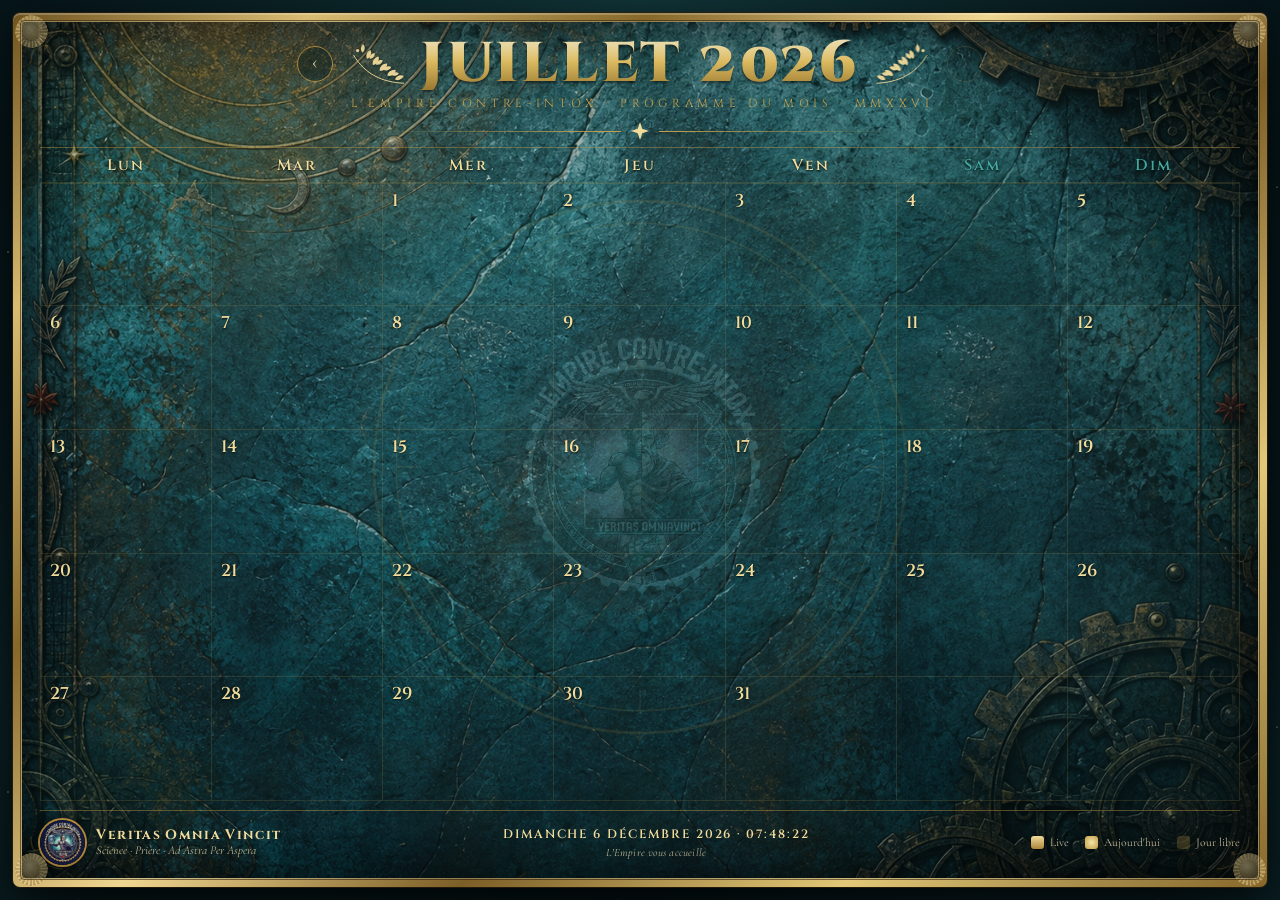
==== index.html @ 20b690ba "Avatars des organisateurs (pilotés par le JSON) - Registre "hosts" dans events.json : nom -> [images" ====
<!DOCTYPE html>
<html lang="fr">
<head>
<meta charset="UTF-8" />
<meta name="viewport" content="width=device-width, initial-scale=1.0, viewport-fit=cover" />
<title>L'Empire Contre-Intox — Calendrier · Juin 2026</title>
<link rel="preconnect" href="https://fonts.googleapis.com" />
<link rel="preconnect" href="https://fonts.gstatic.com" crossorigin />
<link href="https://fonts.googleapis.com/css2?family=Cinzel:wght@400;500;600;700;800&family=Cinzel+Decorative:wght@700;900&family=Cormorant+Garamond:ital,wght@0,400;0,500;0,600;0,700;1,400;1,500;1,600&display=swap" rel="stylesheet" />
<style>
  :root{
    --abyss:#04141a;
    --void:#06181e;
    --teal-deep:#0a2a30;
    --teal:#103a40;
    --teal-mid:#175157;
    --teal-light:#266a6a;
    --patina:#43a89d;
    --gold:#c7a14b;
    --gold-soft:#b1893b;
    --gold-deep:#7e6026;
    --gold-bright:#f2dc9c;
    --gold-pale:#e8dcb6;
    --cream:#efe7cf;
    --cream-dim:#c4bb98;
    --rust:#b14a2e;
    --rust-dark:#7a2c19;
    --line:rgba(199,161,75,.42);
    --line-soft:rgba(199,161,75,.16);
    --ink-shadow:rgba(2,12,14,.9);
    --frame-w:clamp(8px,1.1vmin,16px);
  }

  *{box-sizing:border-box;margin:0;padding:0}
  html,body{height:100%}
  html{-webkit-text-size-adjust:100%}

  body{
    font-family:"Cormorant Garamond",serif;
    color:var(--cream);
    background:#031014;
    overflow:hidden;
    position:relative;
  }

  /* cosmic backdrop with nebula glow */
  .cosmos{
    position:fixed;inset:0;z-index:0;overflow:hidden;
    background:
      radial-gradient(80% 60% at 50% 0%, rgba(36,106,106,.35), transparent 60%),
      radial-gradient(60% 50% at 85% 90%, rgba(20,60,66,.5), transparent 60%),
      radial-gradient(70% 60% at 12% 80%, rgba(33,80,80,.28), transparent 60%),
      radial-gradient(120% 120% at 50% 50%, #0a2228 0%, #061519 55%, #03101400 100%),
      var(--abyss);
  }
  .cosmos::before{ /* star dust */
    content:"";position:absolute;inset:-50%;
    background-image:
      radial-gradient(1.4px 1.4px at 20% 30%, rgba(242,220,156,.7), transparent),
      radial-gradient(1px 1px at 70% 65%, rgba(232,220,182,.5), transparent),
      radial-gradient(1.2px 1.2px at 40% 80%, rgba(232,220,182,.55), transparent),
      radial-gradient(1px 1px at 88% 22%, rgba(242,220,156,.5), transparent),
      radial-gradient(1px 1px at 12% 70%, rgba(232,220,182,.45), transparent),
      radial-gradient(1.3px 1.3px at 55% 18%, rgba(242,220,156,.6), transparent),
      radial-gradient(1px 1px at 33% 50%, rgba(232,220,182,.4), transparent);
    background-size:540px 540px;
    animation:drift 140s linear infinite;
    opacity:.9;
  }
  @keyframes drift{to{transform:translate(60px,-90px)}}
  #motes{position:fixed;inset:0;z-index:1;pointer-events:none}

  /* ============ FULLSCREEN ORNATE FRAME ============ */
  .frame{
    position:fixed;
    inset:clamp(8px,1.4vmin,22px);
    z-index:2;
    border-radius:7px;
    padding:var(--frame-w);
    background:
      linear-gradient(135deg,#6f5320 0%,#d8bc72 14%,#86682b 30%,#f0d791 46%,#7c5e27 62%,#e2c878 80%,#7a5d27 100%);
    box-shadow:
      0 2px 0 rgba(255,255,255,.22) inset,
      0 0 0 1px rgba(50,34,10,.7),
      0 40px 90px -28px rgba(0,0,0,.85),
      0 10px 34px rgba(0,0,0,.55);
    overflow:hidden;
    animation:riseIn 1.1s cubic-bezier(.2,.85,.2,1) both;
  }
  @keyframes riseIn{from{opacity:0;transform:scale(.985) translateY(14px)}to{opacity:1;transform:none}}

  /* moving metallic sheen across the gold border */
  .frame::before{
    content:"";position:absolute;inset:0;border-radius:7px;pointer-events:none;z-index:0;
    background:linear-gradient(115deg,transparent 38%,rgba(255,248,222,.26) 48%,transparent 58%);
    background-size:280% 100%;
    mix-blend-mode:overlay;
    animation:sheen 16s ease-in-out infinite;
  }
  @keyframes sheen{0%{background-position:130% 0}55%,100%{background-position:-60% 0}}
  /* inner bevel */
  .frame::after{
    content:"";position:absolute;inset:calc(var(--frame-w) - 2px);
    border:1px solid rgba(50,34,10,.6);border-radius:4px;pointer-events:none;z-index:6;
    box-shadow:0 0 0 1px rgba(255,242,205,.28) inset, 0 0 40px rgba(0,0,0,.4) inset;
  }

  /* corner gears (kept inside the frame) */
  .gear{
    position:absolute;width:clamp(40px,5vmin,68px);height:clamp(40px,5vmin,68px);
    border-radius:50%;z-index:5;pointer-events:none;opacity:.55;
    background:
      repeating-conic-gradient(from 7.5deg,#e6cf95 0deg 7deg, rgba(124,94,38,0) 7deg 15deg),
      radial-gradient(circle at 50% 40%, #e9d59c, #8a6a2c 72%);
    -webkit-mask:
      radial-gradient(circle,#000 0 41%, transparent 43%),
      radial-gradient(circle, transparent 0 26%, #000 28% 50%, transparent 52%);
    mask:
      radial-gradient(circle,#000 0 41%, transparent 43%),
      radial-gradient(circle, transparent 0 26%, #000 28% 50%, transparent 52%);
    -webkit-mask-composite:source-over;mask-composite:add;
    filter:drop-shadow(0 1px 3px rgba(0,0,0,.45));
    animation:spin 160s linear infinite;
  }
  .gear i{position:absolute;inset:30%;border-radius:50%;
    background:radial-gradient(circle at 40% 35%,#f3e2ab,#8a6a2c);box-shadow:0 1px 2px rgba(0,0,0,.5)}
  .gear.tl{top:calc(var(--frame-w) - 14px);left:calc(var(--frame-w) - 14px)}
  .gear.tr{top:calc(var(--frame-w) - 14px);right:calc(var(--frame-w) - 14px);animation-direction:reverse}
  .gear.bl{bottom:calc(var(--frame-w) - 14px);left:calc(var(--frame-w) - 14px);animation-direction:reverse}
  .gear.br{bottom:calc(var(--frame-w) - 14px);right:calc(var(--frame-w) - 14px)}
  @keyframes spin{to{transform:rotate(360deg)}}

  /* ============ PARCHMENT MAP ============ */
  .parchment{
    position:relative;height:100%;width:100%;
    border-radius:4px;overflow:hidden;
    display:flex;flex-direction:column;
    padding:clamp(10px,1.8vmin,26px) clamp(12px,2vmin,30px) clamp(8px,1.4vmin,18px);
    background:
      radial-gradient(140% 120% at 50% 40%, rgba(40,110,108,.12) 0%, rgba(8,34,38,.42) 64%, rgba(5,26,30,.74) 100%),
      url("background.png") center/cover no-repeat;
    background-color:#0b2c31;
    box-shadow:0 0 90px rgba(0,0,0,.55) inset;
  }
  .parchment .blotch{
    content:"";position:absolute;inset:0;pointer-events:none;z-index:0;mix-blend-mode:soft-light;
    background:
      radial-gradient(40% 32% at 10% 16%, rgba(67,168,157,.3), transparent 60%),
      radial-gradient(34% 28% at 90% 10%, rgba(8,30,34,.6), transparent 60%),
      radial-gradient(48% 38% at 84% 90%, rgba(8,30,34,.65), transparent 60%),
      radial-gradient(30% 26% at 6% 88%, rgba(67,168,157,.2), transparent 60%);
  }
  .parchment .grain{
    position:absolute;inset:0;pointer-events:none;z-index:0;opacity:.2;mix-blend-mode:overlay;
    background-image:url("data:image/svg+xml,%3Csvg xmlns='http://www.w3.org/2000/svg' width='180' height='180'%3E%3Cfilter id='n'%3E%3CfeTurbulence type='fractalNoise' baseFrequency='0.85' numOctaves='2' stitchTiles='stitch'/%3E%3CfeColorMatrix type='saturate' values='0'/%3E%3C/filter%3E%3Crect width='100%25' height='100%25' filter='url(%23n)' opacity='0.42'/%3E%3C/svg%3E");
  }

  /* central seal: emblem + rotating compass */
  .seal{
    position:absolute;top:52%;left:50%;
    width:min(54vmin,560px);aspect-ratio:1;
    transform:translate(-50%,-50%);
    z-index:1;pointer-events:none;display:grid;place-items:center;
    will-change:transform;
  }
  .seal .ring{position:absolute;inset:-7%;width:114%;height:114%;opacity:.22}
  .seal .ring.spin{animation:spin 220s linear infinite}
  .seal .ring.spin.rev{animation:spin 280s linear infinite reverse;inset:4%;width:92%;height:92%;opacity:.12}
  .seal .emblem{
    width:60%;height:60%;border-radius:50%;object-fit:cover;
    opacity:.13;
    filter:sepia(.42) saturate(.7) hue-rotate(135deg) brightness(1.15) contrast(1);
    mix-blend-mode:soft-light;
  }
  .seal .emblem.glow{
    position:absolute;width:60%;height:60%;border-radius:50%;
    box-shadow:0 0 60px 8px rgba(67,168,157,.1);
  }

  /* corner filigree on the map */
  .filigree{position:absolute;width:clamp(28px,4.2vmin,56px);height:auto;color:rgba(199,161,75,.24);z-index:2;pointer-events:none}
  .filigree.tl{top:6px;left:6px}
  .filigree.tr{top:6px;right:6px;transform:scaleX(-1)}
  .filigree.bl{bottom:6px;left:6px;transform:scaleY(-1)}
  .filigree.br{bottom:6px;right:6px;transform:scale(-1,-1)}

  .stage{position:relative;z-index:3;display:flex;flex-direction:column;height:100%}

  /* ============ HEADER ============ */
  header.cal-head{text-align:center;flex:0 0 auto}
  .titlewrap{display:flex;align-items:center;justify-content:center;gap:clamp(8px,1.6vmin,26px)}
  .navbtn{flex:0 0 auto;width:clamp(32px,4vmin,44px);height:clamp(32px,4vmin,44px);border-radius:50%;
    border:1px solid var(--gold-soft);background:rgba(8,30,34,.4);color:var(--gold-bright);
    font-family:"Cinzel",serif;font-size:clamp(1rem,2.3vmin,1.45rem);line-height:1;cursor:pointer;
    display:grid;place-items:center;text-decoration:none;-webkit-user-select:none;user-select:none;
    transition:background .25s,transform .25s,box-shadow .25s}
  .navbtn:hover{background:rgba(67,168,157,.28);box-shadow:0 0 0 1px var(--gold) inset;transform:translateY(-1px)}
  .navbtn[aria-disabled="true"]{opacity:.22;pointer-events:none}
  .laurel{width:clamp(46px,6.4vmin,92px);height:auto;color:var(--gold-bright);flex:0 0 auto;
    filter:drop-shadow(0 1px 2px rgba(0,0,0,.5));animation:fadeDown 1.2s .25s ease both}
  .laurel.right{transform:scaleX(-1)}
  @keyframes fadeDown{from{opacity:0;transform:translateY(-12px)}to{opacity:1}}
  .laurel.right{animation-name:fadeDownR}
  @keyframes fadeDownR{from{opacity:0;transform:translateY(-12px) scaleX(-1)}to{opacity:1;transform:scaleX(-1)}}
  h1{
    font-family:"Cinzel Decorative","Cinzel",serif;font-weight:900;
    font-size:clamp(2rem,6.2vmin,4.6rem);letter-spacing:.05em;line-height:.92;white-space:nowrap;
    background:linear-gradient(180deg,#fbeec2 0%,#dcbb62 44%,#9a7830 100%);
    -webkit-background-clip:text;background-clip:text;color:transparent;
    filter:drop-shadow(0 2px 1px rgba(0,0,0,.5));
    animation:titleIn 1.1s .15s cubic-bezier(.2,.85,.2,1) both;
  }
  @keyframes titleIn{from{opacity:0;letter-spacing:.25em;filter:blur(6px)}to{opacity:1}}
  .kicker{
    font-family:"Cinzel",serif;font-size:clamp(.56rem,1.3vmin,.84rem);
    letter-spacing:.4em;text-transform:uppercase;color:var(--gold);
    margin-top:.55em;padding-left:.4em;animation:fadeDown 1.2s .4s ease both;
  }
  .kicker .dot{color:var(--rust)}
  /* ornamental divider */
  .divider{display:flex;align-items:center;justify-content:center;gap:10px;margin:clamp(6px,1.2vmin,14px) auto clamp(4px,.8vmin,10px);
    max-width:520px;color:var(--gold-soft);animation:fadeDown 1.2s .5s ease both}
  .divider .l{height:1px;flex:1;background:linear-gradient(90deg,transparent,var(--gold))}
  .divider .l.r{background:linear-gradient(90deg,var(--gold),transparent)}
  .divider svg{width:18px;height:18px;fill:var(--gold-bright)}

  /* ============ WEEKDAYS ============ */
  .weekdays{display:grid;grid-template-columns:repeat(7,1fr);flex:0 0 auto;
    border-top:1px solid var(--line);border-bottom:1px solid var(--line-soft)}
  .weekdays span{text-align:center;font-family:"Cinzel",serif;font-weight:600;
    font-size:clamp(.72rem,1.7vmin,1.2rem);letter-spacing:.14em;color:var(--gold-bright);
    padding:.4em 0;text-shadow:0 1px 2px var(--ink-shadow)}
  .weekdays span.we{color:var(--patina)}

  /* ============ GRID (fills remaining height) ============ */
  .grid{flex:1 1 auto;display:grid;grid-template-columns:repeat(7,1fr);grid-template-rows:repeat(var(--rows,5),1fr);min-height:0}
  .cell{
    position:relative;border-right:1px solid var(--line-soft);border-bottom:1px solid var(--line-soft);
    padding:clamp(4px,.9vmin,9px) clamp(5px,1vmin,11px);
    display:flex;flex-direction:column;min-width:0;min-height:0;overflow:hidden;
    transition:background .35s ease, box-shadow .35s ease, transform .3s ease;
    animation:cellIn .55s ease both;
  }
  @keyframes cellIn{from{opacity:0;transform:translateY(9px)}to{opacity:1;transform:none}}
  .grid .cell:nth-child(7n+1){border-left:1px solid var(--line-soft)}
  .grid .cell:nth-child(-n+7){border-top:1px solid var(--line-soft)}
  .cell.we{background:linear-gradient(180deg,rgba(8,30,34,.12),rgba(8,30,34,.28))}

  .cell .num{font-family:"Cinzel",serif;font-weight:600;font-size:clamp(.85rem,1.9vmin,1.5rem);
    color:var(--gold-bright);line-height:1;text-shadow:0 1px 2px var(--ink-shadow);z-index:2}
  .cell.outside{opacity:.3}
  .cell.outside .num{color:var(--cream-dim)}

  .glyph{position:absolute;inset:0;display:grid;place-items:center;
    font-size:clamp(.9rem,2.2vmin,1.5rem);color:rgba(199,161,75,.085);
    pointer-events:none;transition:color .6s ease}
  .cell:hover .glyph{color:rgba(199,161,75,.18)}

  /* event cells */
  .cell.has-event{cursor:pointer;background:linear-gradient(180deg,rgba(7,30,33,.2),rgba(7,30,33,.46))}
  .cell.has-event::after{ /* gilded left accent */
    content:"";position:absolute;left:0;top:18%;bottom:18%;width:1px;
    background:linear-gradient(180deg,transparent,var(--gold),transparent);opacity:.4}

  /* gilded time label */
  .seal-time{position:absolute;top:6px;right:9px;z-index:3;
    font-family:"Cinzel",serif;font-weight:600;
    font-size:clamp(.66rem,1.35vmin,.98rem);letter-spacing:.05em;line-height:1;
    color:var(--gold-bright);text-shadow:0 1px 2px var(--ink-shadow);
    transition:color .3s ease}
  .cell.has-event:hover .seal-time{color:#fff5d8}

  .cell .ev{margin-top:auto;display:flex;flex-direction:column;gap:.1em;text-align:center;padding-bottom:2px;z-index:2}
  .ev-avatars{display:flex;justify-content:center;align-items:center;margin:0 auto .3em}
  .ev-avatars .avatar{width:clamp(24px,3.6vmin,40px);height:clamp(24px,3.6vmin,40px);border-radius:50%;
    object-fit:cover;border:1px solid var(--gold-soft);background:#0a262b;
    box-shadow:0 1px 4px rgba(0,0,0,.55),0 0 0 1px rgba(0,0,0,.3);
    transition:border-color .3s ease,transform .3s ease}
  .ev-avatars .avatar+.avatar{margin-left:-11px}
  .cell.has-event:hover .ev-avatars .avatar{border-color:var(--gold-bright);transform:translateY(-1px)}
  .cell .ev .title{font-family:"Cormorant Garamond",serif;font-weight:700;
    font-size:clamp(.98rem,2.15vmin,1.55rem);line-height:1.08;color:var(--cream);
    text-shadow:0 1px 3px var(--ink-shadow);text-wrap:balance;
    display:-webkit-box;-webkit-line-clamp:4;-webkit-box-orient:vertical;overflow:hidden}
  .cell .ev .title::before{content:"";display:block;width:28px;height:1px;margin:0 auto .3em;
    background:linear-gradient(90deg,transparent,var(--gold),transparent)}
  .cell .ev .host{font-style:italic;font-size:clamp(.76rem,1.5vmin,1.12rem);color:var(--gold);letter-spacing:.02em}
  .cell .ev .host::before{content:"— "}

  .cell.has-event:hover{
    background:linear-gradient(180deg,rgba(67,168,157,.24),rgba(7,30,33,.52));
    box-shadow:0 0 0 1px var(--gold) inset, 0 10px 30px -10px rgba(0,0,0,.7);
    transform:translateY(-2px);z-index:8}
  .cell.has-event:focus-visible{outline:none;box-shadow:0 0 0 2px var(--gold-bright) inset}

  /* today */
  .cell.today{box-shadow:0 0 0 1px var(--gold-bright) inset, 0 0 28px -6px rgba(242,220,156,.5) inset}
  .cell.today .num{color:var(--abyss);background:radial-gradient(circle at 40% 35%,#f6e6ae,#c79f44);
    border-radius:50%;width:1.75em;height:1.75em;display:grid;place-items:center;
    box-shadow:0 1px 4px rgba(0,0,0,.5)}
  .cell.today .badge{position:absolute;bottom:5px;left:50%;transform:translateX(-50%);
    font-family:"Cinzel",serif;font-size:.52rem;letter-spacing:.18em;text-transform:uppercase;
    color:var(--gold-bright);white-space:nowrap;opacity:.85;z-index:3}

  /* ============ FOOTER ============ */
  footer.cal-foot{flex:0 0 auto;display:flex;align-items:center;justify-content:space-between;gap:14px;
    flex-wrap:wrap;margin-top:clamp(6px,1vmin,12px);padding-top:clamp(6px,1vmin,12px);border-top:1px solid var(--line)}
  .brand{display:flex;align-items:center;gap:11px}
  .brand img{width:clamp(36px,5vmin,56px);height:auto;border-radius:50%;
    box-shadow:0 0 0 2px var(--gold-soft),0 4px 14px rgba(0,0,0,.6)}
  .brand .bt{line-height:1.16}
  .brand .bt .n{font-family:"Cinzel",serif;font-weight:700;letter-spacing:.1em;color:var(--gold-bright);font-size:clamp(.72rem,1.5vmin,1rem)}
  .brand .bt .m{font-style:italic;color:var(--cream-dim);font-size:clamp(.68rem,1.35vmin,.92rem)}
  .clock{font-family:"Cinzel",serif;text-align:center;color:var(--gold-pale);letter-spacing:.16em;
    font-size:clamp(.6rem,1.35vmin,.86rem);text-transform:uppercase}
  .clock .t{color:var(--gold-bright);font-weight:600}
  .clock .sub{display:block;font-style:italic;font-family:"Cormorant Garamond",serif;text-transform:none;
    letter-spacing:.02em;color:var(--cream-dim);font-size:.92em;margin-top:.2em}
  .legend{display:flex;gap:clamp(8px,1.8vmin,20px);flex-wrap:wrap;justify-content:flex-end}
  .legend .li{display:flex;align-items:center;gap:6px;font-size:clamp(.68rem,1.3vmin,.9rem);color:var(--cream-dim)}
  .legend .sw{width:13px;height:13px;border-radius:3px;flex:0 0 auto}
  .legend .sw.ev{background:linear-gradient(180deg,var(--gold-bright),var(--gold-soft));box-shadow:0 0 0 1px rgba(0,0,0,.3)}
  .legend .sw.td{background:radial-gradient(circle,#f6e6ae,#c79f44)}
  .legend .sw.gl{background:rgba(199,161,75,.24)}

  /* ============ MODAL (parchment scroll) ============ */
  .overlay{position:fixed;inset:0;z-index:30;display:grid;place-items:center;padding:5vmin;
    background:rgba(3,14,18,.72);backdrop-filter:blur(4px);
    opacity:0;visibility:hidden;transition:opacity .4s ease,visibility .4s}
  .overlay.open{opacity:1;visibility:visible}
  .scroll-card{position:relative;width:min(440px,92vw);
    background:
      radial-gradient(120% 90% at 50% 0%, rgba(67,168,157,.28), transparent 60%),
      linear-gradient(180deg,#13403f,#0a262b);
    border-radius:6px;padding:clamp(24px,5vmin,40px) clamp(22px,5vmin,38px);
    color:var(--cream);text-align:center;
    box-shadow:0 0 0 1px var(--gold-soft) inset,0 0 0 6px rgba(10,38,43,.9),0 0 0 7px var(--gold-deep),
      0 40px 80px -20px rgba(0,0,0,.8);
    transform:scale(.9) translateY(10px);opacity:0;transition:transform .45s cubic-bezier(.2,.85,.2,1),opacity .4s}
  .overlay.open .scroll-card{transform:none;opacity:1}
  /* rolled rod ends */
  .scroll-card::before,.scroll-card::after{content:"";position:absolute;left:-10px;right:-10px;height:16px;
    background:linear-gradient(180deg,#d8bc72,#86682b);border-radius:9px;
    box-shadow:0 2px 6px rgba(0,0,0,.5),inset 0 1px 0 rgba(255,255,255,.3)}
  .scroll-card::before{top:-8px}.scroll-card::after{bottom:-8px}
  .sc-close{position:absolute;top:10px;right:12px;width:30px;height:30px;border-radius:50%;border:1px solid var(--gold-soft);
    background:rgba(0,0,0,.25);color:var(--gold-bright);font-size:16px;cursor:pointer;line-height:1;
    display:grid;place-items:center;transition:background .25s,transform .25s;z-index:2}
  .sc-close:hover{background:var(--rust-dark);transform:rotate(90deg)}
  .sc-date{font-family:"Cinzel",serif;letter-spacing:.22em;text-transform:uppercase;color:var(--gold);
    font-size:.72rem;margin-bottom:.4em}
  .sc-seal{width:66px;height:66px;margin:6px auto 14px;border-radius:50%;display:grid;place-items:center;position:relative;
    background:radial-gradient(circle at 40% 34%,#f8e9b4,#c79f44 70%,#8a6a2c);color:#372a0c;
    font-family:"Cinzel",serif;font-weight:700;font-size:.82rem;letter-spacing:.02em;
    box-shadow:0 4px 12px rgba(0,0,0,.5),0 0 0 1px var(--gold-deep),inset 0 1px 3px rgba(255,252,224,.6)}
  .sc-seal::before{content:"";position:absolute;width:58px;height:58px;border-radius:50%;border:1px dashed rgba(70,52,16,.5)}
  .sc-title{font-family:"Cinzel Decorative","Cinzel",serif;font-weight:700;line-height:1.1;
    font-size:clamp(1.5rem,5vmin,2.2rem);
    background:linear-gradient(180deg,#fbeec2,#dcbb62 60%,#9a7830);-webkit-background-clip:text;background-clip:text;color:transparent}
  .sc-host{font-style:italic;color:var(--gold);margin-top:.4em;font-size:1.1rem}
  .sc-avatars{display:flex;justify-content:center;align-items:center;margin-top:14px}
  .sc-avatars img{width:58px;height:58px;border-radius:50%;object-fit:cover;background:#0a262b;
    border:2px solid var(--gold-soft);box-shadow:0 3px 9px rgba(0,0,0,.55)}
  .sc-avatars img+img{margin-left:-15px}
  .sc-divider{display:flex;align-items:center;gap:8px;margin:16px auto;max-width:200px;color:var(--gold-soft)}
  .sc-divider .l{height:1px;flex:1;background:linear-gradient(90deg,transparent,var(--gold))}
  .sc-divider .l.r{background:linear-gradient(90deg,var(--gold),transparent)}
  .sc-divider svg{width:14px;height:14px;fill:var(--gold-bright)}
  .sc-note{color:var(--cream-dim);font-size:1.02rem;line-height:1.45}
  .sc-link{display:inline-block;margin-top:16px;padding:.55em 1.5em;border-radius:4px;
    font-family:"Cinzel",serif;font-size:.78rem;font-weight:600;letter-spacing:.08em;text-transform:uppercase;
    color:#2b2008;background:linear-gradient(180deg,#f6e6ae,#c79f44);text-decoration:none;
    box-shadow:0 3px 10px rgba(0,0,0,.45),0 0 0 1px var(--gold-deep);transition:transform .2s,box-shadow .2s}
  .sc-link:hover{transform:translateY(-1px);box-shadow:0 5px 14px rgba(0,0,0,.5),0 0 0 1px var(--gold-deep)}
  .sc-motto{margin-top:16px;font-family:"Cinzel",serif;letter-spacing:.26em;text-transform:uppercase;
    font-size:.6rem;color:var(--gold-soft)}

  /* ============ MOBILE: scrollable agenda ============ */
  @media (max-width:760px),(max-height:560px){
    body{overflow:auto}
    .frame{position:relative;inset:auto;margin:14px;min-height:calc(100vh - 28px)}
    .parchment{height:auto}
    .seal{position:fixed}
  }
  @media (max-width:680px){
    .weekdays{display:none}
    .grid{display:flex;flex-direction:column}
    .cell{border:1px solid var(--line-soft)!important;border-radius:5px;margin-bottom:8px;
      flex-direction:row;align-items:baseline;flex-wrap:wrap;min-height:54px;padding:11px 14px;overflow:visible}
    .cell.outside{display:none}
    .cell .num{order:1;font-size:1.35rem}
    .cell .num::after{content:" "attr(data-dow);font-family:"Cormorant Garamond",serif;font-weight:500;
      font-size:.98rem;color:var(--cream-dim);letter-spacing:.02em}
    .glyph{position:static;font-size:1.5rem;margin-left:auto;opacity:.5;order:2}
    .seal-time{position:static;order:2;margin-left:auto;transform:none;width:auto;height:auto;border-radius:14px;
      padding:4px 10px;font-size:.66rem}
    .seal-time::before{display:none}
    .cell .ev{order:3;flex:1 1 100%;text-align:left;margin:.2em 0 0}
    .cell .ev .title::before{margin:0 0 .2em 0}
    .cell .ev .title{-webkit-line-clamp:unset}
    .cell.today .num{margin-right:4px}
    .cell.today .glyph{display:none}
    .cell.today .badge{position:static;transform:none;order:2;margin-left:auto;font-size:.58rem}
    footer.cal-foot{justify-content:center;text-align:center}
    .legend{justify-content:center}
  }
  @media (prefers-reduced-motion:reduce){
    *{animation-duration:.001ms!important;animation-iteration-count:1!important}
    .cosmos::before,.gear,.seal .ring.spin{animation:none}
  }
</style>
</head>
<body>
  <div class="cosmos" aria-hidden="true"></div>
  <canvas id="motes" aria-hidden="true"></canvas>

  <main class="frame" aria-label="Calendrier Juin 2026 — L'Empire Contre-Intox">
    <span class="gear tl" aria-hidden="true"><i></i></span>
    <span class="gear tr" aria-hidden="true"><i></i></span>
    <span class="gear bl" aria-hidden="true"><i></i></span>
    <span class="gear br" aria-hidden="true"><i></i></span>

    <div class="parchment">
      <div class="blotch" aria-hidden="true"></div>
      <div class="grain" aria-hidden="true"></div>

      <!-- corner filigree -->
      <svg class="filigree tl" viewBox="0 0 80 80" fill="none" stroke="currentColor" stroke-width="1.4" aria-hidden="true">
        <path d="M6 74 C6 36 36 6 74 6"/><path d="M6 74 C6 48 20 36 44 36"/>
        <path d="M74 6 C48 6 36 20 36 44"/><circle cx="40" cy="40" r="3" fill="currentColor" stroke="none"/>
        <path d="M6 60 C6 50 12 44 22 44" opacity=".7"/>
      </svg>
      <svg class="filigree tr" viewBox="0 0 80 80" fill="none" stroke="currentColor" stroke-width="1.4" aria-hidden="true">
        <path d="M6 74 C6 36 36 6 74 6"/><path d="M6 74 C6 48 20 36 44 36"/>
        <path d="M74 6 C48 6 36 20 36 44"/><circle cx="40" cy="40" r="3" fill="currentColor" stroke="none"/>
        <path d="M6 60 C6 50 12 44 22 44" opacity=".7"/>
      </svg>
      <svg class="filigree bl" viewBox="0 0 80 80" fill="none" stroke="currentColor" stroke-width="1.4" aria-hidden="true">
        <path d="M6 74 C6 36 36 6 74 6"/><path d="M6 74 C6 48 20 36 44 36"/>
        <path d="M74 6 C48 6 36 20 36 44"/><circle cx="40" cy="40" r="3" fill="currentColor" stroke="none"/>
        <path d="M6 60 C6 50 12 44 22 44" opacity=".7"/>
      </svg>
      <svg class="filigree br" viewBox="0 0 80 80" fill="none" stroke="currentColor" stroke-width="1.4" aria-hidden="true">
        <path d="M6 74 C6 36 36 6 74 6"/><path d="M6 74 C6 48 20 36 44 36"/>
        <path d="M74 6 C48 6 36 20 36 44"/><circle cx="40" cy="40" r="3" fill="currentColor" stroke="none"/>
        <path d="M6 60 C6 50 12 44 22 44" opacity=".7"/>
      </svg>

      <!-- central seal -->
      <div class="seal" id="seal" aria-hidden="true">
        <svg class="ring spin" viewBox="0 0 200 200" fill="none" stroke="rgba(199,161,75,.6)">
          <circle cx="100" cy="100" r="96" stroke-width="1"/>
          <circle cx="100" cy="100" r="88" stroke-width=".5"/>
          <g stroke-width=".5" id="ticks"></g>
        </svg>
        <svg class="ring spin rev" viewBox="0 0 200 200" fill="none" stroke="rgba(242,220,156,.4)">
          <circle cx="100" cy="100" r="96" stroke-width=".6" stroke-dasharray="2 6"/>
        </svg>
        <div class="emblem glow"></div>
        <img class="emblem" src="Logo-ECI.jpg" alt="" />
      </div>

      <div class="stage">
        <header class="cal-head">
          <div class="titlewrap">
            <a class="navbtn" id="nav-prev" href="#" aria-label="Mois précédent" aria-disabled="true">‹</a>
            <svg class="laurel" viewBox="0 0 120 96" aria-hidden="true">
              <defs><g id="leaf"><path d="M0 0 C5 -7 17 -7 23 0 C17 7 5 7 0 0 Z"/></g></defs>
              <g fill="currentColor" opacity=".95">
                <path d="M116 88 C72 86 36 70 12 30" fill="none" stroke="currentColor" stroke-width="2" stroke-linecap="round"/>
                <use href="#leaf" transform="translate(98,80) rotate(-22) scale(.85)"/>
                <use href="#leaf" transform="translate(82,72) rotate(-32) scale(.9)"/>
                <use href="#leaf" transform="translate(66,62) rotate(-44) scale(.95)"/>
                <use href="#leaf" transform="translate(52,50) rotate(-56) scale(.92)"/>
                <use href="#leaf" transform="translate(40,37) rotate(-70) scale(.85)"/>
                <use href="#leaf" transform="translate(30,24) rotate(-84) scale(.75)"/>
                <use href="#leaf" transform="translate(90,70) rotate(-8) scale(.7)"/>
                <use href="#leaf" transform="translate(74,60) rotate(-20) scale(.74)"/>
                <use href="#leaf" transform="translate(58,49) rotate(-32) scale(.74)"/>
                <use href="#leaf" transform="translate(45,37) rotate(-46) scale(.68)"/>
                <circle cx="20" cy="20" r="3.4"/>
              </g>
            </svg>
            <h1 id="month-title">&nbsp;</h1>
            <svg class="laurel right" viewBox="0 0 120 96" aria-hidden="true">
              <g fill="currentColor" opacity=".95">
                <path d="M116 88 C72 86 36 70 12 30" fill="none" stroke="currentColor" stroke-width="2" stroke-linecap="round"/>
                <use href="#leaf" transform="translate(98,80) rotate(-22) scale(.85)"/>
                <use href="#leaf" transform="translate(82,72) rotate(-32) scale(.9)"/>
                <use href="#leaf" transform="translate(66,62) rotate(-44) scale(.95)"/>
                <use href="#leaf" transform="translate(52,50) rotate(-56) scale(.92)"/>
                <use href="#leaf" transform="translate(40,37) rotate(-70) scale(.85)"/>
                <use href="#leaf" transform="translate(30,24) rotate(-84) scale(.75)"/>
                <use href="#leaf" transform="translate(90,70) rotate(-8) scale(.7)"/>
                <use href="#leaf" transform="translate(74,60) rotate(-20) scale(.74)"/>
                <use href="#leaf" transform="translate(58,49) rotate(-32) scale(.74)"/>
                <use href="#leaf" transform="translate(45,37) rotate(-46) scale(.68)"/>
                <circle cx="20" cy="20" r="3.4"/>
              </g>
            </svg>
            <a class="navbtn" id="nav-next" href="#" aria-label="Mois suivant" aria-disabled="true">›</a>
          </div>
          <div class="kicker"><span id="kicker-brand">L'Empire Contre&#8209;Intox</span> <span class="dot">·</span> Programme du mois <span class="dot">·</span> <span id="kicker-year">MMXXVI</span></div>
          <div class="divider">
            <span class="l"></span>
            <svg viewBox="0 0 24 24" aria-hidden="true"><path d="M12 0 L15 9 L24 12 L15 15 L12 24 L9 15 L0 12 L9 9 Z"/></svg>
            <span class="l r"></span>
          </div>
        </header>

        <div class="weekdays" aria-hidden="true">
          <span>Lun</span><span>Mar</span><span>Mer</span><span>Jeu</span><span>Ven</span><span class="we">Sam</span><span class="we">Dim</span>
        </div>

        <div class="grid" id="grid" role="grid"></div>

        <footer class="cal-foot">
          <div class="brand">
            <img src="Logo-ECI.jpg" alt="Logo L'Empire Contre-Intox" />
            <div class="bt">
              <div class="n" id="brand-motto">Veritas Omnia Vincit</div>
              <div class="m" id="brand-sub">Science <span style="color:var(--rust)">·</span> Prière <span style="color:var(--rust)">·</span> Ad Astra Per Aspera</div>
            </div>
          </div>
          <div class="clock" id="clock">
            <span class="t">—</span>
            <span class="sub" id="clock-sub">L'Empire vous accueille</span>
          </div>
          <div class="legend">
            <span class="li"><span class="sw ev"></span> Live</span>
            <span class="li"><span class="sw td"></span> Aujourd'hui</span>
            <span class="li"><span class="sw gl"></span> Jour libre</span>
          </div>
        </footer>
      </div>
    </div>
  </main>

  <!-- modal -->
  <div class="overlay" id="overlay" role="dialog" aria-modal="true" aria-labelledby="sc-title" tabindex="-1">
    <div class="scroll-card">
      <button class="sc-close" id="sc-close" aria-label="Fermer">✕</button>
      <div class="sc-date" id="sc-date"></div>
      <div class="sc-seal" id="sc-seal"></div>
      <div class="sc-title" id="sc-title"></div>
      <div class="sc-host" id="sc-host"></div>
      <div class="sc-avatars" id="sc-avatars"></div>
      <div class="sc-divider"><span class="l"></span>
        <svg viewBox="0 0 24 24" aria-hidden="true"><path d="M12 0 L15 9 L24 12 L15 15 L12 24 L9 15 L0 12 L9 9 Z"/></svg>
        <span class="l r"></span></div>
      <div class="sc-note" id="sc-note"></div>
      <div class="sc-motto">Veritas Omnia Vincit</div>
    </div>
  </div>

<script>
  // ===================================================================
  //  Calendrier piloté par data/events.json — voir README.md / CLAUDE.md
  // ===================================================================
  const DATA_URL="data/events.json";
  const MONTHS_FR=["Janvier","Février","Mars","Avril","Mai","Juin","Juillet",
                   "Août","Septembre","Octobre","Novembre","Décembre"];
  const DOW_FULL=["Lundi","Mardi","Mercredi","Jeudi","Vendredi","Samedi","Dimanche"];
  const GLYPH_POOL=["☉","☽","☿","♀","♁","♂","♃","♄","♆","⊕","⊙","✶","✷","⚹","⚶","⚸","✦","❂","☄","⚷"];
  const esc=s=>String(s).replace(/&/g,"&amp;").replace(/</g,"&lt;").replace(/>/g,"&gt;");
  const pad2=n=>String(n).padStart(2,"0");
  function roman(n){const t=[[1000,"M"],[900,"CM"],[500,"D"],[400,"CD"],[100,"C"],[90,"XC"],
    [50,"L"],[40,"XL"],[10,"X"],[9,"IX"],[5,"V"],[4,"IV"],[1,"I"]];let r="";
    for(const[v,s]of t){while(n>=v){r+=s;n-=v;}}return r;}

  const grid=document.getElementById("grid");
  const overlay=document.getElementById("overlay"),scClose=document.getElementById("sc-close");
  const state={events:{},hosts:{},year:2026,month:6,monthName:"",brand:"L'Empire Contre-Intox"};

  // Avatars d'un événement : champ "avatar" explicite, sinon via le host, sinon via le titre.
  function avatarsFor(ev){
    if(ev.avatar)return [].concat(ev.avatar);
    const reg=state.hosts||{};
    if(ev.host&&reg[ev.host])return reg[ev.host];
    if(reg[ev.title])return reg[ev.title];
    return [];
  }
  const avatarsHtml=(avs,cls)=>avs.map(a=>`<img class="${cls}" src="${esc(a)}" alt="" loading="lazy">`).join("");

  // ---------- Compass ticks (décor du sceau) ----------
  (function(){
    const g=document.getElementById("ticks");if(!g)return;let s="";
    for(let a=0;a<360;a+=6){const big=a%30===0,r1=big?80:84,r2=88,rad=a*Math.PI/180;
      const x1=100+r1*Math.cos(rad),y1=100+r1*Math.sin(rad),x2=100+r2*Math.cos(rad),y2=100+r2*Math.sin(rad);
      s+=`<line x1="${x1.toFixed(1)}" y1="${y1.toFixed(1)}" x2="${x2.toFixed(1)}" y2="${y2.toFixed(1)}" stroke="rgba(199,161,75,${big?.6:.3})"/>`;}
    g.innerHTML=s;
  })();

  // ---------- Rendu d'un mois ----------
  function renderMonth(year,month,events){
    state.year=year;state.month=month;state.events=events||{};
    state.monthName=MONTHS_FR[month-1];
    const now=new Date();
    const todayDay=(now.getFullYear()===year&&now.getMonth()===month-1)?now.getDate():null;

    const firstDow=(new Date(year,month-1,1).getDay()+6)%7;   // 0 = lundi
    const daysInMonth=new Date(year,month,0).getDate();
    const rows=Math.ceil((firstDow+daysInMonth)/7);
    const total=rows*7;
    grid.style.setProperty("--rows",rows);
    grid.innerHTML="";

    document.getElementById("month-title").textContent=`${state.monthName} ${year}`;
    document.getElementById("kicker-year").textContent=roman(year);
    document.title=`${state.brand} — Calendrier · ${state.monthName} ${year}`;

    for(let i=0;i<total;i++){
      const day=i-firstDow+1, dow=i%7;
      const cell=document.createElement("div");
      cell.className="cell"+((dow===5||dow===6)?" we":"");
      cell.setAttribute("role","gridcell");
      cell.style.animationDelay=(i*14)+"ms";
      if(day<1||day>daysInMonth){cell.classList.add("outside");grid.appendChild(cell);continue;}
      const ev=state.events[day];
      let html=`<span class="num" data-dow="${DOW_FULL[dow]}">${day}</span>`;
      if(ev){
        cell.classList.add("has-event");cell.dataset.day=day;
        cell.tabIndex=0;cell.setAttribute("role","button");
        cell.setAttribute("aria-label",`${day} ${DOW_FULL[dow]} — ${ev.time} — ${ev.title}${ev.host?" ("+ev.host+")":""}. Ouvrir les détails.`);
        const avs=avatarsFor(ev);
        const avBlock=avs.length?`<span class="ev-avatars">${avatarsHtml(avs,"avatar")}</span>`:``;
        html+=`<span class="seal-time">${esc(ev.time)}</span>`;
        html+=`<span class="ev">${avBlock}<span class="title">${esc(ev.title)}</span>`+(ev.host?`<span class="host">${esc(ev.host)}</span>`:``)+`</span>`;
      }else{
        cell.setAttribute("aria-label",`${day} ${DOW_FULL[dow]} — aucun programme`);
        html+=`<span class="glyph">${GLYPH_POOL[(day*7+month*3)%GLYPH_POOL.length]}</span>`;
      }
      if(day===todayDay){cell.classList.add("today");html+=`<span class="badge">Aujourd'hui</span>`;}
      cell.innerHTML=html;
      grid.appendChild(cell);
    }
  }

  // ---------- Navigation entre mois ----------
  function setupNav(monthKeys,currentKey){
    const idx=monthKeys.indexOf(currentKey);
    const prev=document.getElementById("nav-prev"),next=document.getElementById("nav-next");
    function wire(btn,key){
      if(key){btn.href=`?m=${key}`;btn.setAttribute("aria-disabled","false");
        const[y,m]=key.split("-").map(Number);btn.setAttribute("aria-label",`${MONTHS_FR[m-1]} ${y}`);}
      else{btn.removeAttribute("href");btn.setAttribute("aria-disabled","true");}
    }
    wire(prev,idx>0?monthKeys[idx-1]:null);
    wire(next,idx<monthKeys.length-1?monthKeys[idx+1]:null);
  }

  // ---------- Modale ----------
  let lastFocus=null;
  function openModal(day){
    const ev=state.events[day];if(!ev)return;
    const dow=DOW_FULL[(new Date(state.year,state.month-1,day).getDay()+6)%7];
    document.getElementById("sc-date").textContent=`${dow} ${day} ${state.monthName} ${state.year}`;
    document.getElementById("sc-seal").textContent=ev.time;
    document.getElementById("sc-title").textContent=ev.title;
    const host=document.getElementById("sc-host");
    host.textContent=ev.host?("avec "+ev.host):"";host.style.display=ev.host?"":"none";
    const avWrap=document.getElementById("sc-avatars");
    const avs=avatarsFor(ev);
    avWrap.innerHTML=avatarsHtml(avs,"");avWrap.style.display=avs.length?"":"none";
    const noteHtml=ev.note
      ? esc(ev.note)
      : `Diffusion en direct à <strong style="color:var(--gold-bright)">${esc(ev.time).replace("H"," h ")}</strong>.<br>Rejoignez ${esc(state.brand)} pour ce rendez-vous.`;
    const linkHtml=ev.url?`<a class="sc-link" href="${esc(ev.url)}" target="_blank" rel="noopener">Rejoindre le live ↗</a>`:"";
    document.getElementById("sc-note").innerHTML=noteHtml+linkHtml;
    lastFocus=document.activeElement;
    overlay.classList.add("open");scClose.focus();
  }
  function closeModal(){overlay.classList.remove("open");if(lastFocus)lastFocus.focus();}
  grid.addEventListener("click",e=>{const c=e.target.closest(".has-event");if(c)openModal(c.dataset.day);});
  grid.addEventListener("keydown",e=>{const c=e.target.closest(".has-event");
    if(c&&(e.key==="Enter"||e.key===" ")){e.preventDefault();openModal(c.dataset.day);}});
  scClose.addEventListener("click",closeModal);
  overlay.addEventListener("click",e=>{if(e.target===overlay)closeModal();});
  document.addEventListener("keydown",e=>{if(e.key==="Escape"&&overlay.classList.contains("open"))closeModal();});

  // ---------- Choix du mois à afficher ----------
  function pickMonth(months,requested,defaultMonth){
    const keys=Object.keys(months).filter(k=>/^\d{4}-\d{2}$/.test(k)).sort();
    if(!keys.length)return{keys:[],key:null};
    if(requested&&months[requested])return{keys,key:requested};
    if(defaultMonth&&defaultMonth!=="auto"&&months[defaultMonth])return{keys,key:defaultMonth};
    const now=new Date(),todayKey=`${now.getFullYear()}-${pad2(now.getMonth()+1)}`;
    if(months[todayKey])return{keys,key:todayKey};
    const past=keys.filter(k=>k<=todayKey);
    return{keys,key:past.length?past[past.length-1]:keys[keys.length-1]};
  }

  // ---------- Initialisation ----------
  (async function init(){
    try{
      const res=await fetch(DATA_URL,{cache:"no-cache"});
      if(!res.ok)throw new Error("HTTP "+res.status);
      const data=await res.json();
      state.brand=data.brand||state.brand;
      state.hosts=data.hosts||{};
      if(data.brand)document.getElementById("kicker-brand").textContent=data.brand;
      if(data.motto)document.getElementById("brand-motto").textContent=data.motto;
      if(data.submotto)document.getElementById("brand-sub").textContent=data.submotto;

      const months=data.months||{};
      const requested=new URLSearchParams(location.search).get("m");
      const{keys,key}=pickMonth(months,requested,data.defaultMonth);
      if(!key)throw new Error("Aucun mois défini dans events.json");
      const[y,m]=key.split("-").map(Number);
      renderMonth(y,m,months[key].events||{});
      setupNav(keys,key);
    }catch(err){
      grid.style.setProperty("--rows",1);
      grid.innerHTML=`<div class="cell" style="grid-column:1/-1;text-align:center;justify-content:center;align-items:center;gap:.4em">
        <span class="num" style="font-size:1.2rem">Données indisponibles</span>
        <span class="ev"><span class="title">Impossible de charger <code>data/events.json</code>.<br>
        Ouvrez le site via un serveur (ex. <code>python3 -m http.server</code>) — le protocole file:// bloque le chargement JSON.</span></span></div>`;
      document.getElementById("month-title").textContent="Calendrier";
      console.error("[calendrier]",err);
    }
  })();

  // ---------- Horloge ----------
  const clockT=document.querySelector("#clock .t");
  function tick(){
    const d=new Date();
    const date=d.toLocaleDateString("fr-FR",{weekday:"long",day:"numeric",month:"long",year:"numeric"});
    const time=d.toLocaleTimeString("fr-FR",{hour:"2-digit",minute:"2-digit",second:"2-digit"});
    clockT.textContent=date.charAt(0).toUpperCase()+date.slice(1)+" · "+time;
  }
  tick();setInterval(tick,1000);

  // ---------- Parallax sur le sceau ----------
  const seal=document.getElementById("seal");
  if(seal&&!matchMedia("(prefers-reduced-motion:reduce)").matches){
    window.addEventListener("pointermove",e=>{
      const x=(e.clientX/innerWidth-.5),y=(e.clientY/innerHeight-.5);
      seal.style.transform=`translate(-50%,-50%) translate(${x*-16}px,${y*-16}px)`;
    },{passive:true});
  }

  // ---------- Poussière d'or (canvas) ----------
  (function(){
    if(matchMedia("(prefers-reduced-motion:reduce)").matches)return;
    const cv=document.getElementById("motes"),ctx=cv.getContext("2d");
    let w,h,parts;
    function resize(){w=cv.width=innerWidth;h=cv.height=innerHeight;
      const n=Math.min(36,Math.round(w*h/52000));
      parts=Array.from({length:n},()=>({x:Math.random()*w,y:Math.random()*h,
        r:Math.random()*1.2+.3,s:Math.random()*.25+.05,sway:Math.random()*Math.PI*2,
        a:Math.random()*.26+.07}));}
    resize();addEventListener("resize",resize);
    (function loop(){ctx.clearRect(0,0,w,h);
      for(const p of parts){p.y-=p.s;p.sway+=0.01;p.x+=Math.sin(p.sway)*.25;
        if(p.y<-5){p.y=h+5;p.x=Math.random()*w;}
        const g=ctx.createRadialGradient(p.x,p.y,0,p.x,p.y,p.r*3);
        g.addColorStop(0,`rgba(242,220,156,${p.a})`);g.addColorStop(1,"rgba(242,220,156,0)");
        ctx.fillStyle=g;ctx.beginPath();ctx.arc(p.x,p.y,p.r*3,0,7);ctx.fill();}
      requestAnimationFrame(loop);})();
  })();
</script>
</body>
</html>
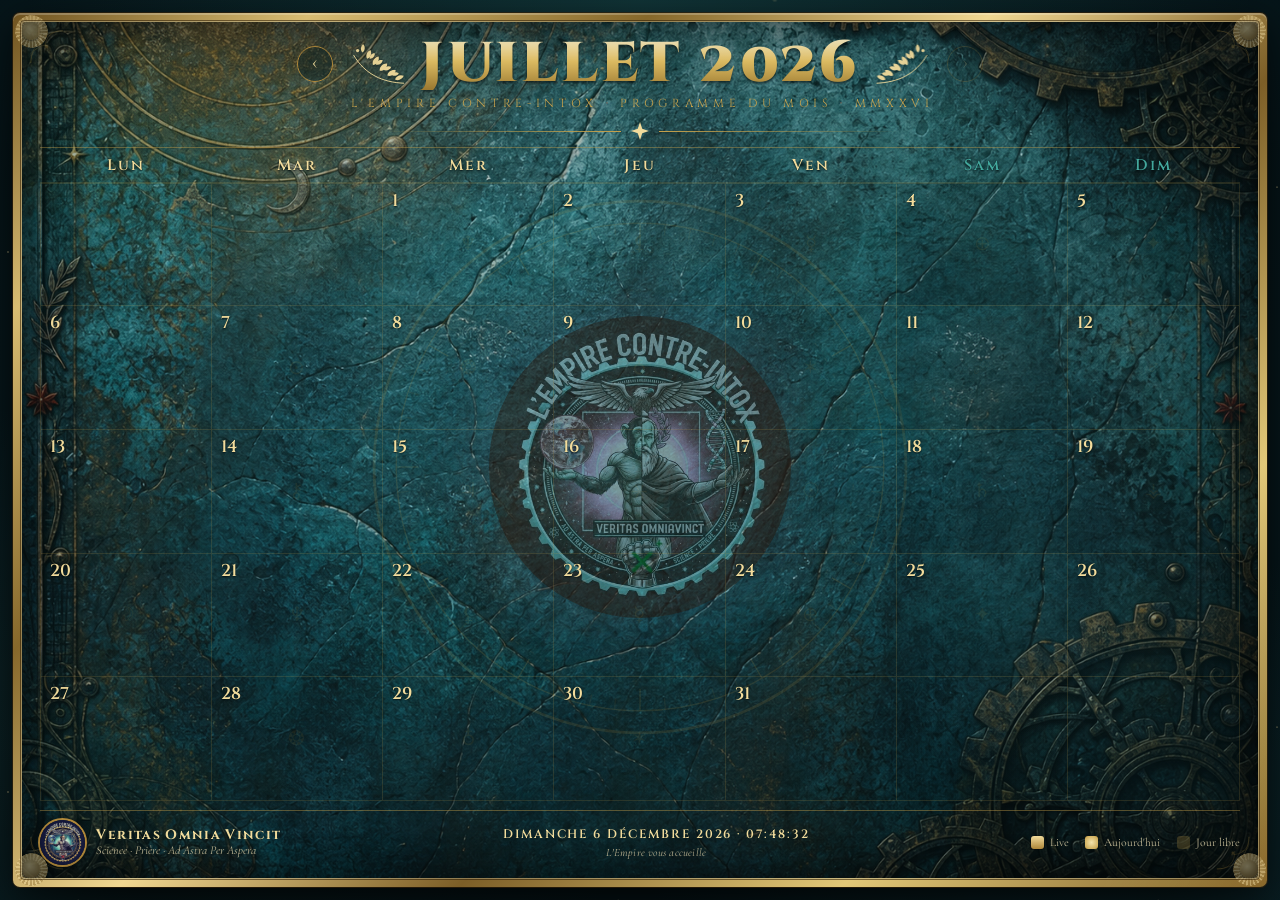
==== commit 2bf7155c: "Lives Prehistoric Man + multi-events/jour + mise en page adaptative - Support de plusieurs lives le " ====
--- a/index.html
+++ b/index.html
@@ -167,14 +167,14 @@
   .seal .ring.spin{animation:spin 220s linear infinite}
   .seal .ring.spin.rev{animation:spin 280s linear infinite reverse;inset:4%;width:92%;height:92%;opacity:.12}
   .seal .emblem{
-    width:60%;height:60%;border-radius:50%;object-fit:cover;
-    opacity:.13;
-    filter:sepia(.42) saturate(.7) hue-rotate(135deg) brightness(1.15) contrast(1);
+    width:62%;height:62%;border-radius:50%;object-fit:cover;
+    opacity:.42;
+    filter:sepia(.18) saturate(.92) hue-rotate(132deg) brightness(1.08) contrast(1.02);
     mix-blend-mode:soft-light;
   }
   .seal .emblem.glow{
-    position:absolute;width:60%;height:60%;border-radius:50%;
-    box-shadow:0 0 60px 8px rgba(67,168,157,.1);
+    position:absolute;width:62%;height:62%;border-radius:50%;
+    box-shadow:0 0 70px 10px rgba(67,168,157,.16);
   }
 
   /* corner filigree on the map */
@@ -270,7 +270,11 @@
     transition:color .3s ease}
   .cell.has-event:hover .seal-time{color:#fff5d8}
 
-  .cell .ev{margin-top:auto;display:flex;flex-direction:column;gap:.1em;text-align:center;padding-bottom:2px;z-index:2}
+  /* corps flexible : occupe la place sous le numéro, aligne en bas, rogne proprement */
+  .cbody{flex:1 1 auto;min-height:0;width:100%;display:flex;flex-direction:column;
+    justify-content:flex-end;overflow:hidden;z-index:2}
+  .cell.multi .cbody{justify-content:flex-start}   /* liste chrono : 1er live (et son heure) en haut, visible */
+  .cell .ev{display:flex;flex-direction:column;gap:.1em;text-align:center;padding-bottom:2px}
   .ev-avatars{display:flex;justify-content:center;align-items:center;margin:0 auto .3em}
   .ev-avatars .avatar{width:clamp(24px,3.6vmin,40px);height:clamp(24px,3.6vmin,40px);border-radius:50%;
     object-fit:cover;border:1px solid var(--gold-soft);background:#0a262b;
@@ -278,10 +282,35 @@
     transition:border-color .3s ease,transform .3s ease}
   .ev-avatars .avatar+.avatar{margin-left:-11px}
   .cell.has-event:hover .ev-avatars .avatar{border-color:var(--gold-bright);transform:translateY(-1px)}
+
+  /* ---- jour à plusieurs lives (liste compacte) ---- */
+  .ev-list{display:flex;flex-direction:column;width:100%;z-index:2}
+  .ev-item{display:flex;align-items:center;gap:7px;text-align:left;padding:4px 2px;cursor:pointer;
+    border-radius:3px;transition:background .25s ease;min-height:0}
+  .ev-item+.ev-item{border-top:1px solid var(--line-soft)}
+  .ev-item:hover{background:rgba(67,168,157,.16)}
+  .ev-item:focus-visible{outline:none;box-shadow:0 0 0 1px var(--gold-bright) inset}
+  .ev-item .ev-avatars.mini{margin:0;flex:0 0 auto}
+  .ev-avatars.mini .avatar{width:clamp(20px,2.6vmin,30px);height:clamp(20px,2.6vmin,30px);border-width:1px}
+  .ev-avatars.mini .avatar+.avatar{margin-left:-8px}
+  .ev-item .it-body{min-width:0;flex:1 1 auto;display:flex;flex-direction:column;line-height:1.08}
+  .ev-item .it-time{font-family:"Cinzel",serif;font-weight:600;color:var(--gold-bright);
+    font-size:clamp(.58rem,1.15vmin,.8rem);letter-spacing:.04em;text-shadow:0 1px 2px var(--ink-shadow)}
+  .ev-item .it-title{font-family:"Cormorant Garamond",serif;font-weight:700;color:var(--cream);
+    font-size:clamp(.8rem,1.5vmin,1.08rem);line-height:1.1;text-shadow:0 1px 2px var(--ink-shadow);
+    display:-webkit-box;-webkit-line-clamp:2;-webkit-box-orient:vertical;overflow:hidden}
+  .ev-item .it-title.tlong{font-size:clamp(.74rem,1.4vmin,.98rem)}
+  .ev-item .it-title.txlong{font-size:clamp(.7rem,1.32vmin,.9rem)}
+  .ev-item .it-host{font-style:italic;color:var(--gold);font-size:clamp(.64rem,1.2vmin,.88rem);
+    white-space:nowrap;overflow:hidden;text-overflow:ellipsis}
+  .ev-item .it-host::before{content:"— "}
   .cell .ev .title{font-family:"Cormorant Garamond",serif;font-weight:700;
-    font-size:clamp(.98rem,2.15vmin,1.55rem);line-height:1.08;color:var(--cream);
+    font-size:clamp(.98rem,2.15vmin,1.55rem);line-height:1.1;color:var(--cream);
     text-shadow:0 1px 3px var(--ink-shadow);text-wrap:balance;
-    display:-webkit-box;-webkit-line-clamp:4;-webkit-box-orient:vertical;overflow:hidden}
+    display:-webkit-box;-webkit-line-clamp:3;-webkit-box-orient:vertical;overflow:hidden}
+  /* le titre rétrécit quand il est long (classes posées par le JS) */
+  .cell .ev .title.tlong{font-size:clamp(.86rem,1.7vmin,1.2rem)}
+  .cell .ev .title.txlong{font-size:clamp(.76rem,1.45vmin,1.02rem);line-height:1.12}
   .cell .ev .title::before{content:"";display:block;width:28px;height:1px;margin:0 auto .3em;
     background:linear-gradient(90deg,transparent,var(--gold),transparent)}
   .cell .ev .host{font-style:italic;font-size:clamp(.76rem,1.5vmin,1.12rem);color:var(--gold);letter-spacing:.02em}
@@ -395,7 +424,10 @@
     .seal-time{position:static;order:2;margin-left:auto;transform:none;width:auto;height:auto;border-radius:14px;
       padding:4px 10px;font-size:.66rem}
     .seal-time::before{display:none}
+    .cell .cbody{display:contents}
     .cell .ev{order:3;flex:1 1 100%;text-align:left;margin:.2em 0 0}
+    .cell .ev .title{-webkit-line-clamp:unset}
+    .cell .ev-list{order:3;flex:1 1 100%;width:100%;margin:.2em 0 0}
     .cell .ev .title::before{margin:0 0 .2em 0}
     .cell .ev .title{-webkit-line-clamp:unset}
     .cell.today .num{margin-right:4px}
@@ -581,6 +613,11 @@
     return [];
   }
   const avatarsHtml=(avs,cls)=>avs.map(a=>`<img class="${cls}" src="${esc(a)}" alt="" loading="lazy">`).join("");
+  const escAttr=s=>esc(s).replace(/"/g,"&quot;");
+  // Un jour peut contenir un seul événement (objet) ou plusieurs (tableau).
+  const dayList=day=>{const v=state.events[day];return v?[].concat(v):[];};
+  // Réduit la taille du titre selon sa longueur (mise en page adaptative).
+  const sizeCls=t=>{const n=(t||"").length;return n>40?"txlong":n>22?"tlong":"";};
 
   // ---------- Compass ticks (décor du sceau) ----------
   (function(){
@@ -616,19 +653,36 @@
       cell.setAttribute("role","gridcell");
       cell.style.animationDelay=(i*14)+"ms";
       if(day<1||day>daysInMonth){cell.classList.add("outside");grid.appendChild(cell);continue;}
-      const ev=state.events[day];
+      const evs=dayList(day);
       let html=`<span class="num" data-dow="${DOW_FULL[dow]}">${day}</span>`;
-      if(ev){
-        cell.classList.add("has-event");cell.dataset.day=day;
+      if(evs.length===0){
+        cell.setAttribute("aria-label",`${day} ${DOW_FULL[dow]} — aucun programme`);
+        html+=`<span class="glyph">${GLYPH_POOL[(day*7+month*3)%GLYPH_POOL.length]}</span>`;
+      }else if(evs.length===1){
+        const ev=evs[0];
+        cell.classList.add("has-event");cell.dataset.day=day;cell.dataset.idx=0;
         cell.tabIndex=0;cell.setAttribute("role","button");
         cell.setAttribute("aria-label",`${day} ${DOW_FULL[dow]} — ${ev.time} — ${ev.title}${ev.host?" ("+ev.host+")":""}. Ouvrir les détails.`);
         const avs=avatarsFor(ev);
         const avBlock=avs.length?`<span class="ev-avatars">${avatarsHtml(avs,"avatar")}</span>`:``;
         html+=`<span class="seal-time">${esc(ev.time)}</span>`;
-        html+=`<span class="ev">${avBlock}<span class="title">${esc(ev.title)}</span>`+(ev.host?`<span class="host">${esc(ev.host)}</span>`:``)+`</span>`;
+        html+=`<div class="cbody"><span class="ev">${avBlock}<span class="title ${sizeCls(ev.title)}">${esc(ev.title)}</span>`+(ev.host?`<span class="host">${esc(ev.host)}</span>`:``)+`</span></div>`;
       }else{
-        cell.setAttribute("aria-label",`${day} ${DOW_FULL[dow]} — aucun programme`);
-        html+=`<span class="glyph">${GLYPH_POOL[(day*7+month*3)%GLYPH_POOL.length]}</span>`;
+        cell.classList.add("has-event","multi");
+        cell.setAttribute("aria-label",`${day} ${DOW_FULL[dow]} — ${evs.length} lives programmés`);
+        let items="";
+        evs.forEach((ev,i)=>{
+          const avs=avatarsFor(ev);
+          const avBlock=avs.length?`<span class="ev-avatars mini">${avatarsHtml(avs,"avatar")}</span>`:``;
+          items+=`<div class="ev-item" role="button" tabindex="0" data-day="${day}" data-idx="${i}"`
+            +` aria-label="${escAttr(ev.time)} — ${escAttr(ev.title)}${ev.host?" ("+escAttr(ev.host)+")":""}. Ouvrir les détails.">`
+            +avBlock
+            +`<span class="it-body"><span class="it-time">${esc(ev.time)}</span>`
+            +`<span class="it-title ${sizeCls(ev.title)}">${esc(ev.title)}</span>`
+            +(ev.host?`<span class="it-host">${esc(ev.host)}</span>`:``)
+            +`</span></div>`;
+        });
+        html+=`<div class="cbody"><span class="ev-list">${items}</span></div>`;
       }
       if(day===todayDay){cell.classList.add("today");html+=`<span class="badge">Aujourd'hui</span>`;}
       cell.innerHTML=html;
@@ -651,8 +705,8 @@
 
   // ---------- Modale ----------
   let lastFocus=null;
-  function openModal(day){
-    const ev=state.events[day];if(!ev)return;
+  function openModal(day,idx){
+    const ev=dayList(day)[Number(idx)||0];if(!ev)return;
     const dow=DOW_FULL[(new Date(state.year,state.month-1,day).getDay()+6)%7];
     document.getElementById("sc-date").textContent=`${dow} ${day} ${state.monthName} ${state.year}`;
     document.getElementById("sc-seal").textContent=ev.time;
@@ -671,9 +725,9 @@
     overlay.classList.add("open");scClose.focus();
   }
   function closeModal(){overlay.classList.remove("open");if(lastFocus)lastFocus.focus();}
-  grid.addEventListener("click",e=>{const c=e.target.closest(".has-event");if(c)openModal(c.dataset.day);});
-  grid.addEventListener("keydown",e=>{const c=e.target.closest(".has-event");
-    if(c&&(e.key==="Enter"||e.key===" ")){e.preventDefault();openModal(c.dataset.day);}});
+  grid.addEventListener("click",e=>{const t=e.target.closest("[data-day]");if(t)openModal(t.dataset.day,t.dataset.idx);});
+  grid.addEventListener("keydown",e=>{const t=e.target.closest("[data-day]");
+    if(t&&(e.key==="Enter"||e.key===" ")){e.preventDefault();openModal(t.dataset.day,t.dataset.idx);}});
   scClose.addEventListener("click",closeModal);
   overlay.addEventListener("click",e=>{if(e.target===overlay)closeModal();});
   document.addEventListener("keydown",e=>{if(e.key==="Escape"&&overlay.classList.contains("open"))closeModal();});
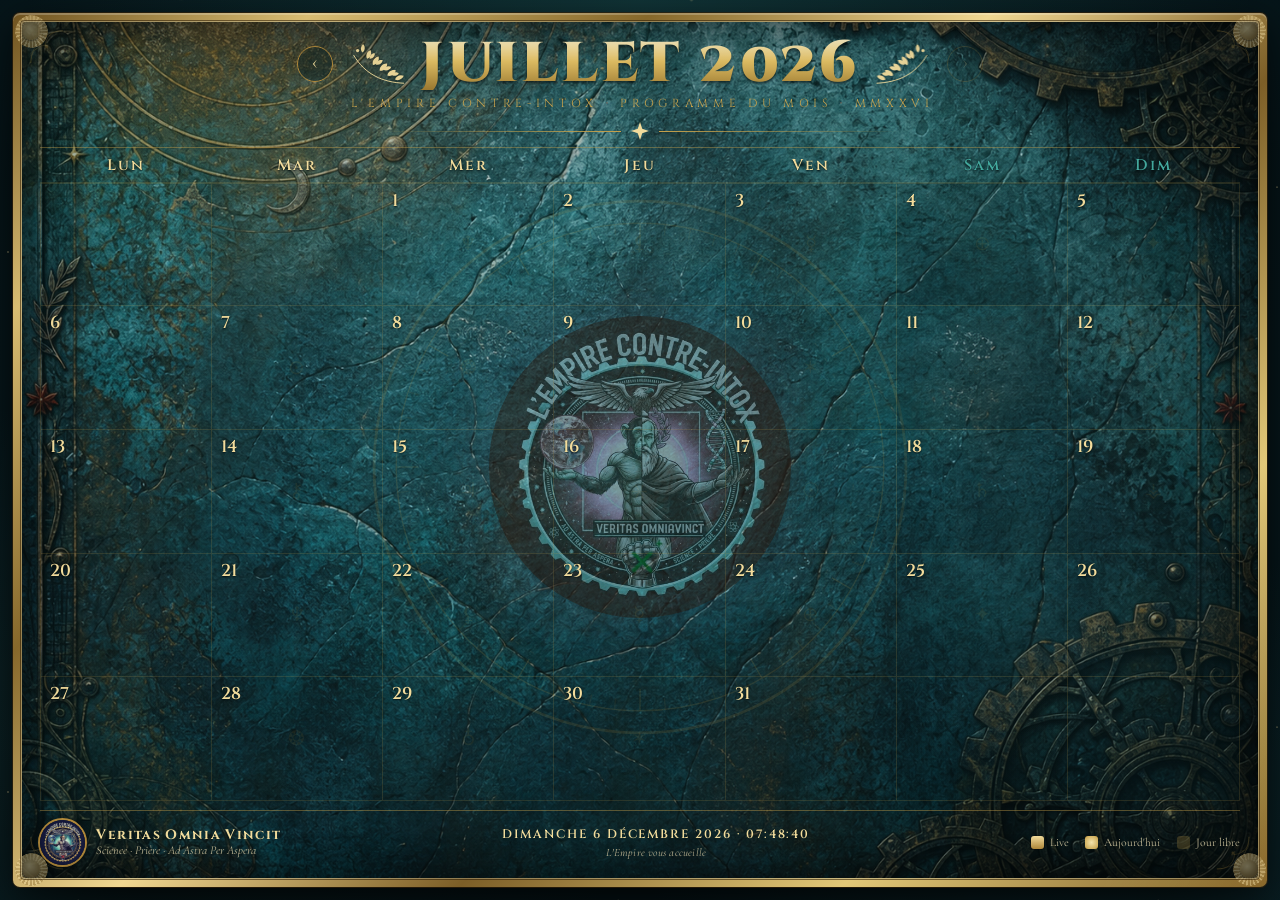
==== commit 29555f57: "Aperçu social = rendu du calendrier (Open Graph / Twitter) + favicon - og-image.png (1200x630) : ren" ====
--- a/index.html
+++ b/index.html
@@ -4,6 +4,31 @@
 <meta charset="UTF-8" />
 <meta name="viewport" content="width=device-width, initial-scale=1.0, viewport-fit=cover" />
 <title>L'Empire Contre-Intox — Calendrier · Juin 2026</title>
+<meta name="description" content="Calendrier des lives de L'Empire Contre-Intox — le programme du mois." />
+<meta name="theme-color" content="#0b2c31" />
+
+<!-- Favicon -->
+<link rel="icon" type="image/jpeg" href="Logo-ECI.jpg" />
+<link rel="apple-touch-icon" href="Logo-ECI.jpg" />
+
+<!-- Aperçu social (Open Graph) : image = rendu du calendrier -->
+<meta property="og:type" content="website" />
+<meta property="og:site_name" content="L'Empire Contre-Intox" />
+<meta property="og:title" content="L'Empire Contre-Intox — Calendrier des lives" />
+<meta property="og:description" content="Le programme du mois en direct : Ascèse, Ymir&Lalie, Provoxys, Prehistoric Man…" />
+<meta property="og:url" content="https://thesamlepirate.github.io/empire-calendrier/" />
+<meta property="og:image" content="https://thesamlepirate.github.io/empire-calendrier/og-image.png?v=1" />
+<meta property="og:image:type" content="image/png" />
+<meta property="og:image:width" content="1200" />
+<meta property="og:image:height" content="630" />
+<meta property="og:image:alt" content="Calendrier mensuel de L'Empire Contre-Intox" />
+
+<!-- Twitter / X -->
+<meta name="twitter:card" content="summary_large_image" />
+<meta name="twitter:title" content="L'Empire Contre-Intox — Calendrier des lives" />
+<meta name="twitter:description" content="Le programme du mois en direct." />
+<meta name="twitter:image" content="https://thesamlepirate.github.io/empire-calendrier/og-image.png?v=1" />
+
 <link rel="preconnect" href="https://fonts.googleapis.com" />
 <link rel="preconnect" href="https://fonts.gstatic.com" crossorigin />
 <link href="https://fonts.googleapis.com/css2?family=Cinzel:wght@400;500;600;700;800&family=Cinzel+Decorative:wght@700;900&family=Cormorant+Garamond:ital,wght@0,400;0,500;0,600;0,700;1,400;1,500;1,600&display=swap" rel="stylesheet" />
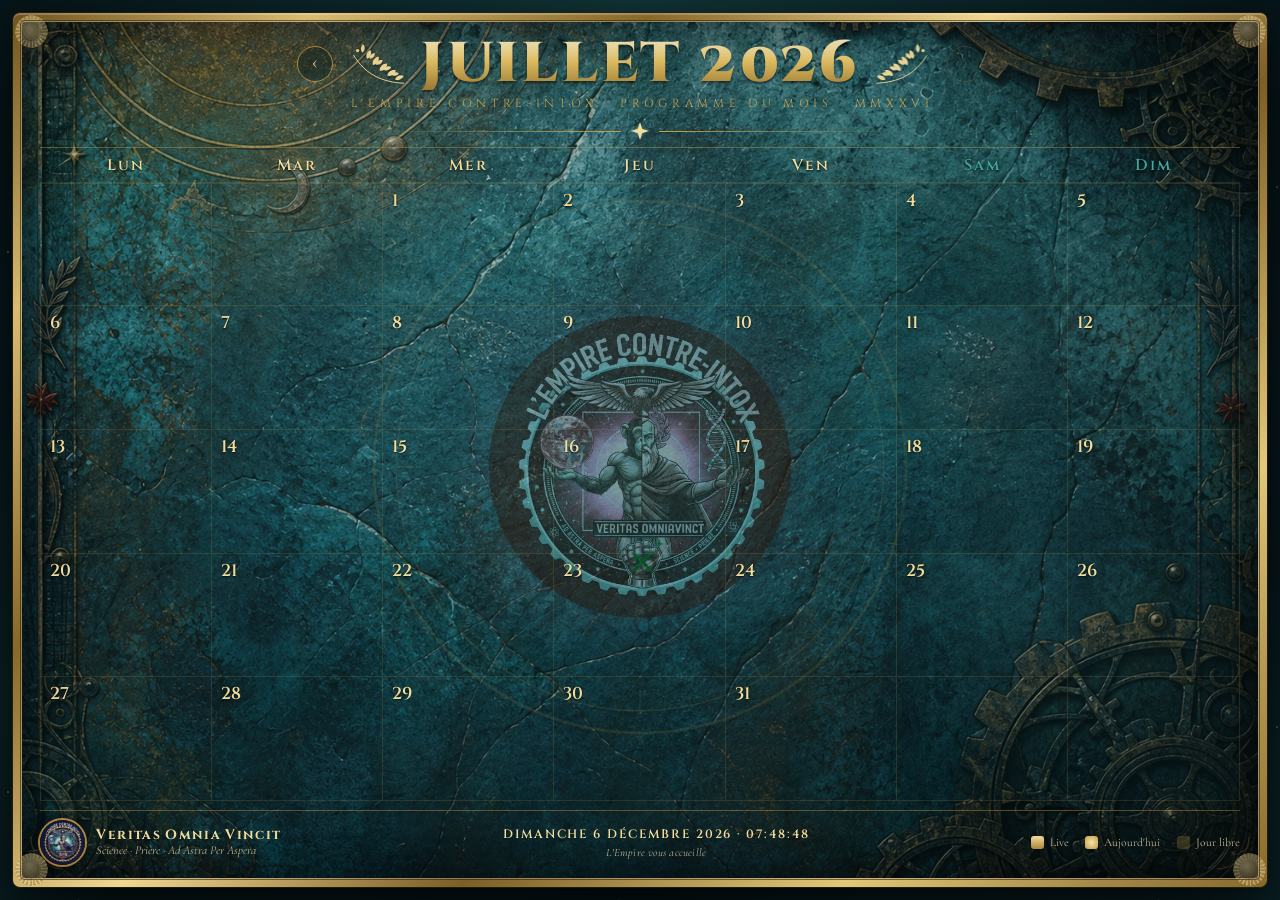
==== commit 130539df: "Auto-régénération de l'aperçu social avant chaque push - Hook git pre-commit (.githooks/pre-commit) " ====
--- a/index.html
+++ b/index.html
@@ -615,6 +615,7 @@
   //  Calendrier piloté par data/events.json — voir README.md / CLAUDE.md
   // ===================================================================
   const DATA_URL="data/events.json";
+  const OG=new URLSearchParams(location.search).has("og"); // mode aperçu social : rendu propre (sans horloge ni poussière)
   const MONTHS_FR=["Janvier","Février","Mars","Avril","Mai","Juin","Juillet",
                    "Août","Septembre","Octobre","Novembre","Décembre"];
   const DOW_FULL=["Lundi","Mardi","Mercredi","Jeudi","Vendredi","Samedi","Dimanche"];
@@ -807,7 +808,8 @@
     const time=d.toLocaleTimeString("fr-FR",{hour:"2-digit",minute:"2-digit",second:"2-digit"});
     clockT.textContent=date.charAt(0).toUpperCase()+date.slice(1)+" · "+time;
   }
-  tick();setInterval(tick,1000);
+  if(OG){const c=document.getElementById("clock");if(c)c.style.visibility="hidden";}
+  else{tick();setInterval(tick,1000);}
 
   // ---------- Parallax sur le sceau ----------
   const seal=document.getElementById("seal");
@@ -820,7 +822,7 @@
 
   // ---------- Poussière d'or (canvas) ----------
   (function(){
-    if(matchMedia("(prefers-reduced-motion:reduce)").matches)return;
+    if(OG||matchMedia("(prefers-reduced-motion:reduce)").matches)return;
     const cv=document.getElementById("motes"),ctx=cv.getContext("2d");
     let w,h,parts;
     function resize(){w=cv.width=innerWidth;h=cv.height=innerHeight;
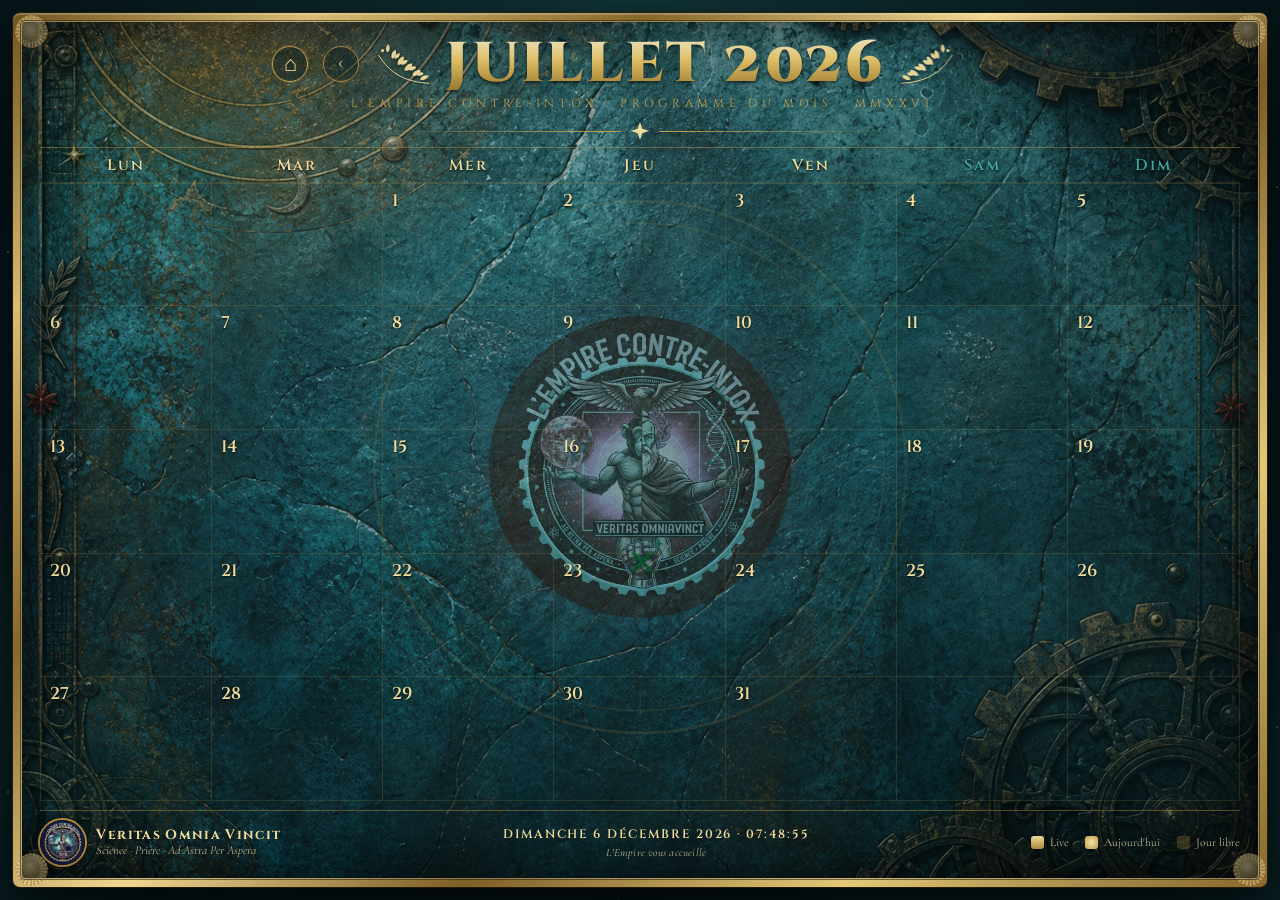
==== commit 427e3aeb: "Barre du titre : bouton « Accueil ECI » vers le site principal Lien retour (⌂) vers https://thesamle" ====
--- a/index.html
+++ b/index.html
@@ -221,6 +221,9 @@
     transition:background .25s,transform .25s,box-shadow .25s}
   .navbtn:hover{background:rgba(67,168,157,.28);box-shadow:0 0 0 1px var(--gold) inset;transform:translateY(-1px)}
   .navbtn[aria-disabled="true"]{opacity:.22;pointer-events:none}
+  .navbtn-home{border-color:var(--gold);color:var(--gold-bright);
+    font-size:clamp(1.05rem,2.4vmin,1.5rem);box-shadow:0 0 0 1px rgba(199,161,75,.25)}
+  .navbtn-home:hover{background:rgba(199,161,75,.22)}
   .laurel{width:clamp(46px,6.4vmin,92px);height:auto;color:var(--gold-bright);flex:0 0 auto;
     filter:drop-shadow(0 1px 2px rgba(0,0,0,.5));animation:fadeDown 1.2s .25s ease both}
   .laurel.right{transform:scaleX(-1)}
@@ -520,6 +523,7 @@
       <div class="stage">
         <header class="cal-head">
           <div class="titlewrap">
+            <a class="navbtn navbtn-home" href="https://thesamlepirate.github.io/empire-contre-intox/" target="_blank" rel="noopener" aria-label="Accueil Empire Contre-Intox" title="Accueil ECI">⌂</a>
             <a class="navbtn" id="nav-prev" href="#" aria-label="Mois précédent" aria-disabled="true">‹</a>
             <svg class="laurel" viewBox="0 0 120 96" aria-hidden="true">
               <defs><g id="leaf"><path d="M0 0 C5 -7 17 -7 23 0 C17 7 5 7 0 0 Z"/></g></defs>
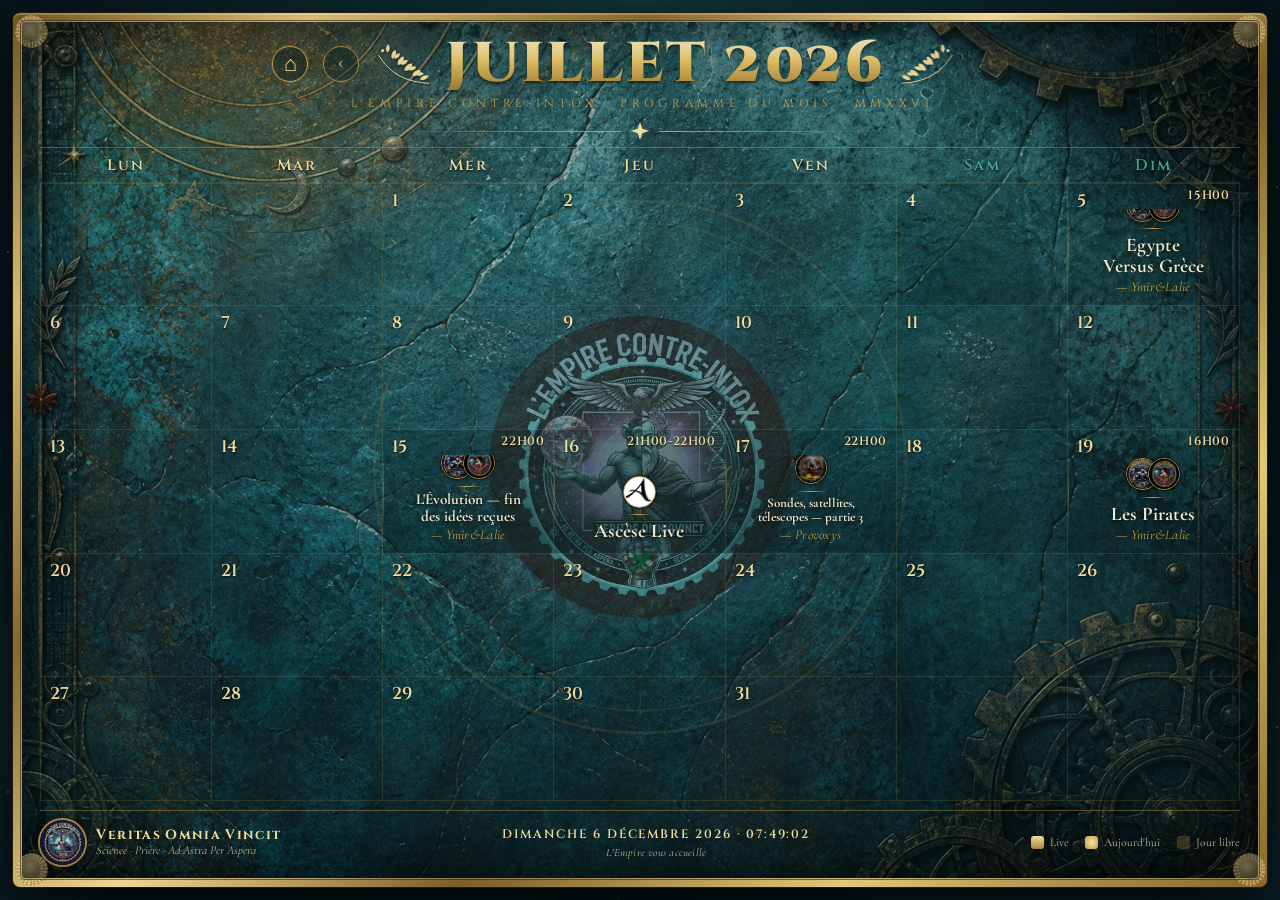
==== commit 2797fef6: "Optimiser l'espace du calendrier" ====
--- a/index.html
+++ b/index.html
@@ -209,7 +209,7 @@
   .filigree.bl{bottom:6px;left:6px;transform:scaleY(-1)}
   .filigree.br{bottom:6px;right:6px;transform:scale(-1,-1)}
 
-  .stage{position:relative;z-index:3;display:flex;flex-direction:column;height:100%}
+  .stage{position:relative;z-index:3;display:flex;flex-direction:column;height:100%;min-height:0}
 
   /* ============ HEADER ============ */
   header.cal-head{text-align:center;flex:0 0 auto}
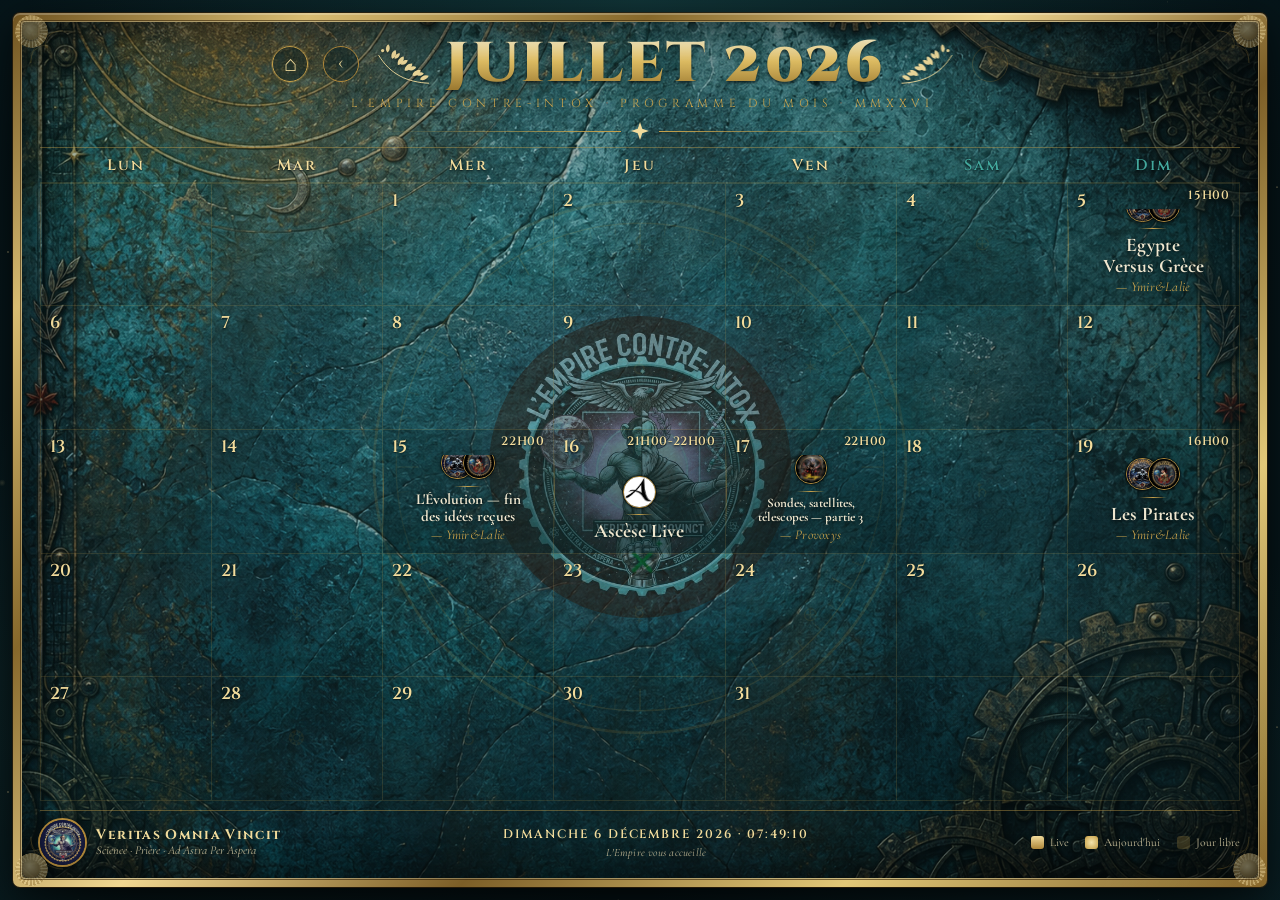
==== commit d57c6217: "Mettre à jour le lien d'accueil" ====
--- a/index.html
+++ b/index.html
@@ -523,7 +523,7 @@
       <div class="stage">
         <header class="cal-head">
           <div class="titlewrap">
-            <a class="navbtn navbtn-home" href="https://thesamlepirate.github.io/empire-contre-intox/" target="_blank" rel="noopener" aria-label="Accueil Empire Contre-Intox" title="Accueil ECI">⌂</a>
+            <a class="navbtn navbtn-home" href="https://empire-contre-intox.com" target="_blank" rel="noopener" aria-label="Accueil Empire Contre-Intox" title="Accueil ECI">⌂</a>
             <a class="navbtn" id="nav-prev" href="#" aria-label="Mois précédent" aria-disabled="true">‹</a>
             <svg class="laurel" viewBox="0 0 120 96" aria-hidden="true">
               <defs><g id="leaf"><path d="M0 0 C5 -7 17 -7 23 0 C17 7 5 7 0 0 Z"/></g></defs>
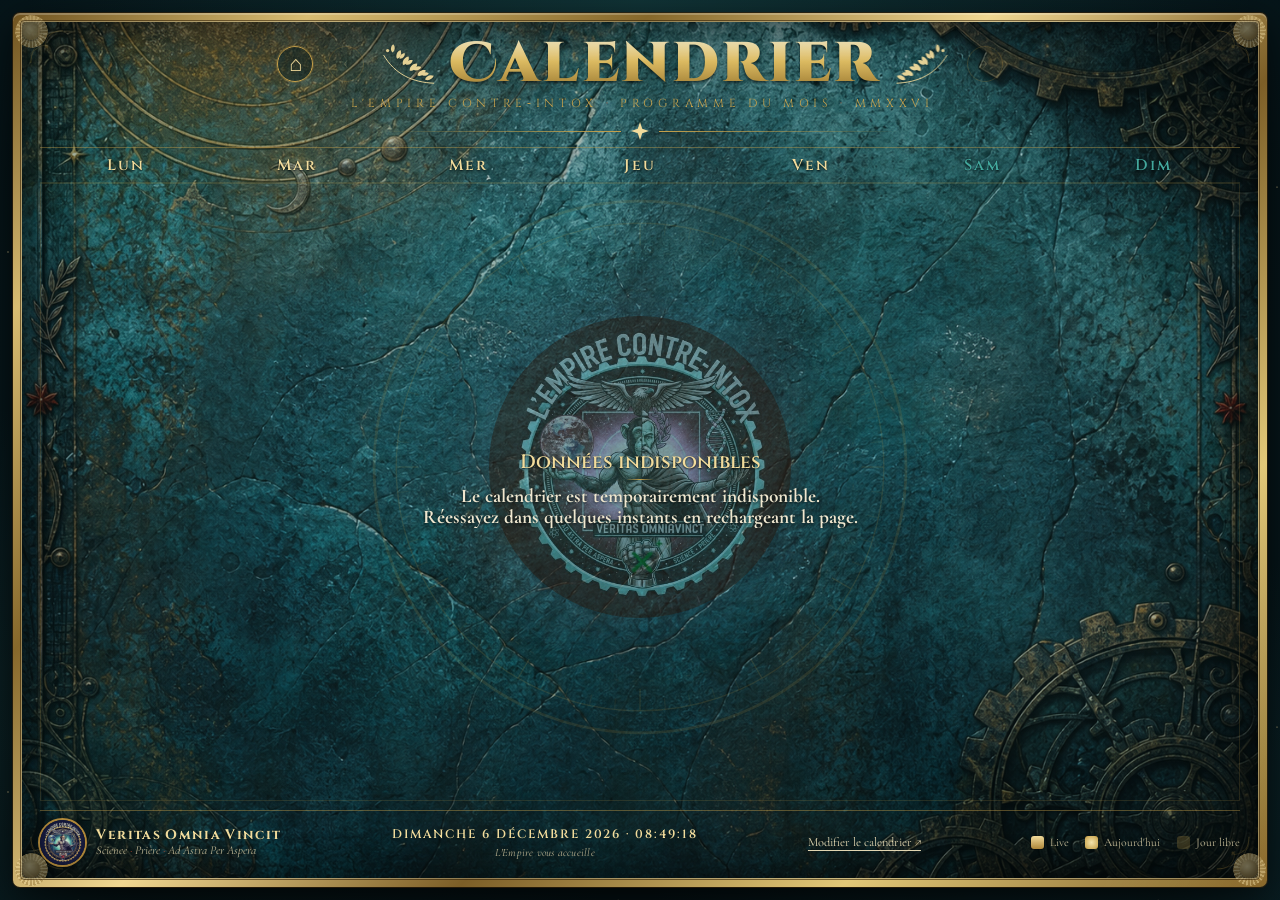
==== commit 76612aec: "feat: add collaborative calendar administration and TikTok live controls" ====
--- a/index.html
+++ b/index.html
@@ -468,6 +468,8 @@
     *{animation-duration:.001ms!important;animation-iteration-count:1!important}
     .cosmos::before,.gear,.seal .ring.spin{animation:none}
   }
+  .cal-manage{color:var(--gold-pale);font-size:.78rem;text-underline-offset:4px;white-space:nowrap}
+  .avatar-initials{display:inline-flex;align-items:center;justify-content:center;background:var(--teal-mid);color:var(--cream);font-family:"Cinzel",serif;font-size:.6rem}
 </style>
 </head>
 <body>
@@ -587,6 +589,7 @@
             <span class="t">—</span>
             <span class="sub" id="clock-sub">L'Empire vous accueille</span>
           </div>
+          <a class="cal-manage" id="manage-calendar" href="admin/">Modifier le calendrier ↗</a>
           <div class="legend">
             <span class="li"><span class="sw ev"></span> Live</span>
             <span class="li"><span class="sw td"></span> Aujourd'hui</span>
@@ -618,7 +621,12 @@
   // ===================================================================
   //  Calendrier piloté par data/events.json — voir README.md / CLAUDE.md
   // ===================================================================
-  const DATA_URL="data/events.json";
+  const PRIMARY_ORIGIN="https://empire-contre-intox.com";
+  const LOCAL=["localhost","127.0.0.1","[::1]"].includes(location.hostname);
+  const MIRROR=location.hostname==="thesamlepirate.github.io";
+  const DATA_URL=MIRROR?PRIMARY_ORIGIN+"/api/calendar/public":"/api/calendar/public";
+  const manageLink=document.getElementById("manage-calendar");
+  if(manageLink&&MIRROR)manageLink.href=PRIMARY_ORIGIN+"/empire-calendrier/admin/";
   const OG=new URLSearchParams(location.search).has("og"); // mode aperçu social : rendu propre (sans horloge ni poussière)
   const MONTHS_FR=["Janvier","Février","Mars","Avril","Mai","Juin","Juillet",
                    "Août","Septembre","Octobre","Novembre","Décembre"];
@@ -642,8 +650,10 @@
     if(reg[ev.title])return reg[ev.title];
     return [];
   }
-  const avatarsHtml=(avs,cls)=>avs.map(a=>`<img class="${cls}" src="${esc(a)}" alt="" loading="lazy">`).join("");
   const escAttr=s=>esc(s).replace(/"/g,"&quot;");
+  function safeUrl(value){try{const u=new URL(value,location.href);return ["https:","http:"].includes(u.protocol)?u.href:"";}catch{return "";}}
+  const avatarsHtml=(avs,cls)=>avs.map(a=>safeUrl(a)).filter(Boolean).map(a=>`<img class="${cls}" src="${escAttr(a)}" alt="" loading="lazy">`).join("");
+  const initialHtml=ev=>`<span class="avatar avatar-initials" aria-hidden="true">${esc((ev.host||ev.title||"ECI").split(/[\s&]+/).filter(Boolean).slice(0,2).map(w=>w[0]).join("").toUpperCase())}</span>`;
   // Un jour peut contenir un seul événement (objet) ou plusieurs (tableau).
   const dayList=day=>{const v=state.events[day];return v?[].concat(v):[];};
   // Réduit la taille du titre selon sa longueur (mise en page adaptative).
@@ -662,8 +672,8 @@
   function renderMonth(year,month,events){
     state.year=year;state.month=month;state.events=events||{};
     state.monthName=MONTHS_FR[month-1];
-    const now=new Date();
-    const todayDay=(now.getFullYear()===year&&now.getMonth()===month-1)?now.getDate():null;
+    const parisToday=new Intl.DateTimeFormat("sv-SE",{timeZone:"Europe/Paris",year:"numeric",month:"2-digit",day:"2-digit"}).format(new Date());
+    const todayDay=parisToday.startsWith(`${year}-${pad2(month)}-`)?Number(parisToday.slice(8)):null;
 
     const firstDow=(new Date(year,month-1,1).getDay()+6)%7;   // 0 = lundi
     const daysInMonth=new Date(year,month,0).getDate();
@@ -675,6 +685,7 @@
     document.getElementById("month-title").textContent=`${state.monthName} ${year}`;
     document.getElementById("kicker-year").textContent=roman(year);
     document.title=`${state.brand} — Calendrier · ${state.monthName} ${year}`;
+    document.querySelector("main.frame").setAttribute("aria-label",`Calendrier ${state.monthName} ${year} — ${state.brand}`);
 
     for(let i=0;i<total;i++){
       const day=i-firstDow+1, dow=i%7;
@@ -694,7 +705,7 @@
         cell.tabIndex=0;cell.setAttribute("role","button");
         cell.setAttribute("aria-label",`${day} ${DOW_FULL[dow]} — ${ev.time} — ${ev.title}${ev.host?" ("+ev.host+")":""}. Ouvrir les détails.`);
         const avs=avatarsFor(ev);
-        const avBlock=avs.length?`<span class="ev-avatars">${avatarsHtml(avs,"avatar")}</span>`:``;
+        const avBlock=`<span class="ev-avatars">${avs.length?avatarsHtml(avs,"avatar"):initialHtml(ev)}</span>`;
         html+=`<span class="seal-time">${esc(ev.time)}</span>`;
         html+=`<div class="cbody"><span class="ev">${avBlock}<span class="title ${sizeCls(ev.title)}">${esc(ev.title)}</span>`+(ev.host?`<span class="host">${esc(ev.host)}</span>`:``)+`</span></div>`;
       }else{
@@ -703,7 +714,7 @@
         let items="";
         evs.forEach((ev,i)=>{
           const avs=avatarsFor(ev);
-          const avBlock=avs.length?`<span class="ev-avatars mini">${avatarsHtml(avs,"avatar")}</span>`:``;
+          const avBlock=`<span class="ev-avatars mini">${avs.length?avatarsHtml(avs,"avatar"):initialHtml(ev)}</span>`;
           items+=`<div class="ev-item" role="button" tabindex="0" data-day="${day}" data-idx="${i}"`
             +` aria-label="${escAttr(ev.time)} — ${escAttr(ev.title)}${ev.host?" ("+escAttr(ev.host)+")":""}. Ouvrir les détails.">`
             +avBlock
@@ -749,7 +760,8 @@
     const noteHtml=ev.note
       ? esc(ev.note)
       : `Diffusion en direct à <strong style="color:var(--gold-bright)">${esc(ev.time).replace("H"," h ")}</strong>.<br>Rejoignez ${esc(state.brand)} pour ce rendez-vous.`;
-    const linkHtml=ev.url?`<a class="sc-link" href="${esc(ev.url)}" target="_blank" rel="noopener">Rejoindre le live ↗</a>`:"";
+    const link=safeUrl(ev.url||"");
+    const linkHtml=ev.url&&link?`<a class="sc-link" href="${escAttr(link)}" target="_blank" rel="noopener noreferrer">Rejoindre le live ↗</a>`:"";
     document.getElementById("sc-note").innerHTML=noteHtml+linkHtml;
     lastFocus=document.activeElement;
     overlay.classList.add("open");scClose.focus();
@@ -768,7 +780,7 @@
     if(!keys.length)return{keys:[],key:null};
     if(requested&&months[requested])return{keys,key:requested};
     if(defaultMonth&&defaultMonth!=="auto"&&months[defaultMonth])return{keys,key:defaultMonth};
-    const now=new Date(),todayKey=`${now.getFullYear()}-${pad2(now.getMonth()+1)}`;
+    const todayKey=new Intl.DateTimeFormat("sv-SE",{timeZone:"Europe/Paris",year:"numeric",month:"2-digit"}).format(new Date()).slice(0,7);
     if(months[todayKey])return{keys,key:todayKey};
     const past=keys.filter(k=>k<=todayKey);
     return{keys,key:past.length?past[past.length-1]:keys[keys.length-1]};
@@ -777,7 +789,8 @@
   // ---------- Initialisation ----------
   (async function init(){
     try{
-      const res=await fetch(DATA_URL,{cache:"no-cache"});
+      let res=await fetch(DATA_URL,{cache:"no-cache",credentials:"omit"});
+      if(LOCAL&&res.status===404)res=await fetch("data/events.json",{cache:"no-cache"});
       if(!res.ok)throw new Error("HTTP "+res.status);
       const data=await res.json();
       state.brand=data.brand||state.brand;
@@ -797,8 +810,7 @@
       grid.style.setProperty("--rows",1);
       grid.innerHTML=`<div class="cell" style="grid-column:1/-1;text-align:center;justify-content:center;align-items:center;gap:.4em">
         <span class="num" style="font-size:1.2rem">Données indisponibles</span>
-        <span class="ev"><span class="title">Impossible de charger <code>data/events.json</code>.<br>
-        Ouvrez le site via un serveur (ex. <code>python3 -m http.server</code>) — le protocole file:// bloque le chargement JSON.</span></span></div>`;
+        <span class="ev"><span class="title">Le calendrier est temporairement indisponible.<br>Réessayez dans quelques instants en rechargeant la page.</span></span></div>`;
       document.getElementById("month-title").textContent="Calendrier";
       console.error("[calendrier]",err);
     }
@@ -808,8 +820,8 @@
   const clockT=document.querySelector("#clock .t");
   function tick(){
     const d=new Date();
-    const date=d.toLocaleDateString("fr-FR",{weekday:"long",day:"numeric",month:"long",year:"numeric"});
-    const time=d.toLocaleTimeString("fr-FR",{hour:"2-digit",minute:"2-digit",second:"2-digit"});
+    const date=d.toLocaleDateString("fr-FR",{weekday:"long",day:"numeric",month:"long",year:"numeric",timeZone:"Europe/Paris"});
+    const time=d.toLocaleTimeString("fr-FR",{hour:"2-digit",minute:"2-digit",second:"2-digit",timeZone:"Europe/Paris"});
     clockT.textContent=date.charAt(0).toUpperCase()+date.slice(1)+" · "+time;
   }
   if(OG){const c=document.getElementById("clock");if(c)c.style.visibility="hidden";}
